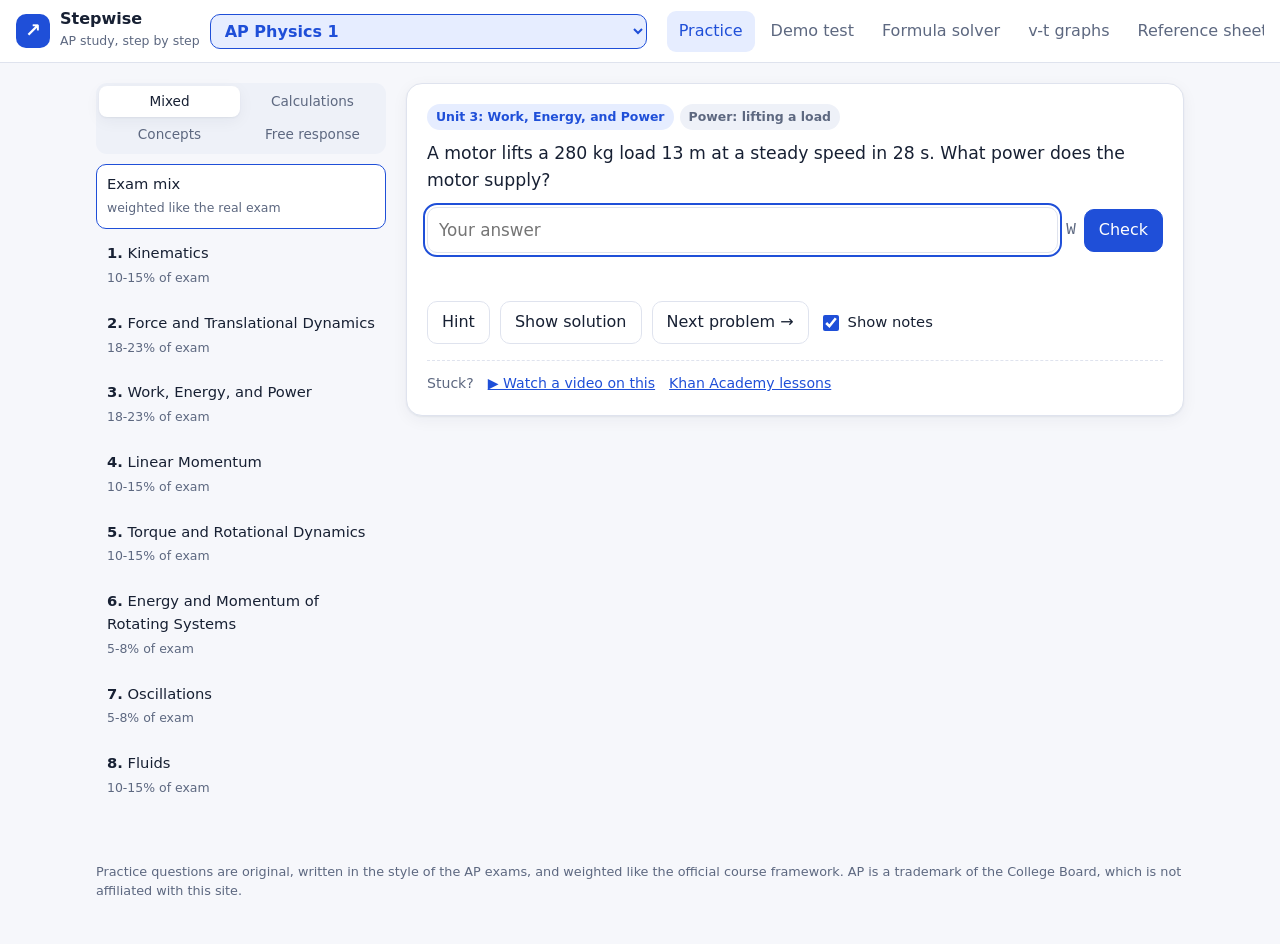
==== index.html @ 65d67abe "Add world languages, Latin, Spanish Lit, Music Theory, Seminar, Research and Art and Design All 41 A" ====
<!doctype html>
<html lang="en">
<head>
  <meta charset="utf-8">
  <meta name="viewport" content="width=device-width, initial-scale=1">
  <title>Stepwise</title>
  <meta name="description" content="AP practice with step-by-step worked solutions, free-response grading, demo tests with a predicted score, formula solvers and reference sheets.">
  <link rel="icon" href="favicon.svg" type="image/svg+xml">
  <link rel="stylesheet" href="style.css">
  <script src="js/fmt.js" defer></script>
  <script src="js/courses.js" defer></script>
  <script src="js/problems-ap1.js" defer></script>
  <script src="js/problems-ap2.js" defer></script>
  <script src="js/equations.js" defer></script>
  <script src="js/mcq.js" defer></script>
  <script src="js/content/phys-frq.js" defer></script>
  <script src="js/content/calc.js" defer></script>
  <script src="js/content/chem.js" defer></script>
  <script src="js/content/bio.js" defer></script>
  <script src="js/content/apes.js" defer></script>
  <script src="js/content/csp.js" defer></script>
  <script src="js/content/csa.js" defer></script>
  <script src="js/content/lang.js" defer></script>
  <script src="js/content/history.js" defer></script>
  <script src="js/content/stats.js" defer></script>
  <script src="js/content/precalc.js" defer></script>
  <script src="js/content/physc.js" defer></script>
  <script src="js/content/econ.js" defer></script>
  <script src="js/content/social.js" defer></script>
  <script src="js/content/history2.js" defer></script>
  <script src="js/content/lit-art.js" defer></script>
  <script src="js/content/languages.js" defer></script>
  <script src="js/content/arts.js" defer></script>
  <script src="js/app.js" defer></script>
</head>
<body>
  <header class="top">
    <div class="brand">
      <span class="logo" aria-hidden="true">&#8599;</span>
      <div>
        <strong>Stepwise</strong>
        <small>AP study, step by step</small>
      </div>
      <label class="course-pick"><span class="sr">Course</span><select id="course-pick" aria-label="Course"></select></label>
    </div>
    <nav class="tabs" role="tablist" aria-label="Sections">
      <button role="tab" data-tab="practice" aria-selected="true">Practice</button>
      <button role="tab" data-tab="test" id="tab-btn-test">Demo test</button>
      <button role="tab" data-tab="solver" id="tab-btn-solver">Formula solver</button>
      <button role="tab" data-tab="graph" id="tab-btn-graph">v-t graphs</button>
      <button role="tab" data-tab="ref">Reference sheet</button>
      <button role="tab" data-tab="progress">My progress</button>
      <button role="tab" data-tab="sheet">Worksheet</button>
    </nav>
  </header>

  <main>
    <!-- Practice -->
    <section id="tab-practice" class="tab" role="tabpanel">
      <aside class="side">
        <div class="seg small wrap" role="group" aria-label="Question type" id="kinds"></div>
        <ul id="unit-list" class="units"></ul>
      </aside>
      <div class="main-col">
        <article id="problem" class="card problem" aria-live="polite"></article>
      </div>
    </section>

    <!-- Demo test -->
    <section id="tab-test" class="tab" role="tabpanel" hidden>
      <div id="test-root" class="narrow"></div>
    </section>

    <!-- Solver -->
    <section id="tab-solver" class="tab" role="tabpanel" hidden>
      <div class="narrow">
        <div class="card">
          <h2>Formula solver</h2>
          <p class="muted">Pick an equation, fill in what you know, choose what to solve for. You get the work written out in your class format.</p>
          <label class="field">
            <span>Search equations</span>
            <input id="eq-search" type="search" placeholder="e.g. momentum, Snell, Vy, pendulum" autocomplete="off">
          </label>
          <label class="field">
            <span>Equation</span>
            <select id="eq-select"></select>
          </label>
          <div id="eq-form"></div>
        </div>
        <div id="eq-out"></div>
      </div>
    </section>

    <!-- v-t grapher -->
    <section id="tab-graph" class="tab" role="tabpanel" hidden>
      <div class="narrow">
        <div class="card">
          <h2>Velocity vs. time graphs</h2>
          <p class="muted">Type the corner points of the v-t graph, one per line as <code>time, velocity</code>. You get the x-t, v-t and a-t graphs, plus displacement and distance worked out.</p>
          <div class="graph-input">
            <label class="field">
              <span>Points (t in s, v in m/s)</span>
              <textarea id="vt-points" rows="5" spellcheck="false">0, -4
4, 0
6, 2</textarea>
            </label>
            <label class="field">
              <span>Name</span>
              <input id="vt-name" value="Car 1">
            </label>
          </div>
          <button id="vt-go" class="btn primary">Graph it</button>
        </div>
        <div id="vt-out"></div>
      </div>
    </section>

    <!-- Reference sheet -->
    <section id="tab-ref" class="tab" role="tabpanel" hidden>
      <div id="ref-root" class="narrow"></div>
    </section>

    <!-- Progress -->
    <section id="tab-progress" class="tab" role="tabpanel" hidden>
      <div id="progress-root" class="narrow"></div>
    </section>

    <!-- Worksheet -->
    <section id="tab-sheet" class="tab" role="tabpanel" hidden>
      <div class="narrow">
        <div class="card no-print">
          <h2>Worksheet maker</h2>
          <p class="muted">Pick units from the current course and make a practice set with an answer key.</p>
          <div id="sheet-units" class="checks"></div>
          <div class="row">
            <label class="field inline"><span>Problems</span>
              <select id="sheet-count"><option>5</option><option selected>10</option><option>15</option><option>20</option></select>
            </label>
            <label class="check"><input type="checkbox" id="sheet-key" checked> Answer key with worked solutions</label>
            <label class="check"><input type="checkbox" id="sheet-notes"> Annotated (Note: lines)</label>
          </div>
          <div class="row">
            <button id="sheet-go" class="btn primary">Make worksheet</button>
            <button id="sheet-print" class="btn" hidden>Print</button>
          </div>
        </div>
        <div id="sheet-out" class="sheet"></div>
      </div>
    </section>
  </main>

  <footer class="foot no-print">
    <p>Practice questions are original, written in the style of the AP exams, and weighted like the official course framework. AP is a trademark of the College Board, which is not affiliated with this site.</p>
  </footer>

  <div id="toast" class="toast" role="status" aria-live="polite"></div>
</body>
</html>
---- style.css ----
:root {
  --bg: #f6f7fb;
  --surface: #ffffff;
  --surface-2: #eef1f8;
  --border: #dfe3ee;
  --text: #172033;
  --muted: #5d6880;
  --accent: #1f4fd8;
  --accent-soft: #e6edff;
  --on-accent: #ffffff;
  --good: #128a4a;
  --good-soft: #e3f6ea;
  --bad: #c62f3b;
  --bad-soft: #fde8ea;
  --mid: #d18a00;
  --shadow: 0 1px 2px rgb(20 30 60 / 0.06), 0 4px 16px rgb(20 30 60 / 0.05);
  --mono: ui-monospace, SFMono-Regular, Menlo, Consolas, monospace;
  color-scheme: light;
}

@media (prefers-color-scheme: dark) {
  :root:not([data-theme="light"]) {
    --bg: #0e121a;
    --surface: #161c27;
    --surface-2: #1d2533;
    --border: #2a3344;
    --text: #e6eaf2;
    --muted: #93a0b8;
    --accent: #7aa2ff;
    --accent-soft: #1c2a4d;
    --on-accent: #0e121a;
    --good: #45c97f;
    --good-soft: #143322;
    --bad: #ff6b76;
    --bad-soft: #3b1a1e;
    --mid: #f0b44a;
    --shadow: none;
    color-scheme: dark;
  }
}

:root[data-theme="dark"] {
  --bg: #0e121a;
  --surface: #161c27;
  --surface-2: #1d2533;
  --border: #2a3344;
  --text: #e6eaf2;
  --muted: #93a0b8;
  --accent: #7aa2ff;
  --accent-soft: #1c2a4d;
  --on-accent: #0e121a;
  --good: #45c97f;
  --good-soft: #143322;
  --bad: #ff6b76;
  --bad-soft: #3b1a1e;
  --mid: #f0b44a;
  --shadow: none;
  color-scheme: dark;
}

* { box-sizing: border-box; }
body {
  margin: 0;
  background: var(--bg);
  color: var(--text);
  font: 16px/1.55 ui-sans-serif, system-ui, -apple-system, "Segoe UI", Roboto, sans-serif;
}
button, input, select, textarea { font: inherit; color: inherit; }
a { color: var(--accent); }
code { font-family: var(--mono); font-size: 0.9em; background: var(--surface-2); padding: 1px 5px; border-radius: 5px; }
h2 { margin: 0 0 6px; font-size: 1.35rem; }
h3 { margin: 0 0 10px; font-size: 1.1rem; }
h4 { margin: 14px 0 6px; font-size: 0.95rem; }
.muted { color: var(--muted); }
.small { font-size: 0.875rem; }
:focus-visible { outline: 2px solid var(--accent); outline-offset: 2px; }

/* ---------- header ---------- */
.top {
  position: sticky;
  top: env(safe-area-inset-top, 0px);
  z-index: 10;
  display: flex;
  align-items: center;
  gap: 20px;
  padding-block: 10px;
  padding-left: max(16px, env(safe-area-inset-left, 0px));
  padding-right: max(16px, env(safe-area-inset-right, 0px));
  background: color-mix(in srgb, var(--surface) 92%, transparent);
  backdrop-filter: blur(8px);
  border-bottom: 1px solid var(--border);
}
.brand { display: flex; align-items: center; gap: 10px; flex: none; }
.sr { position: absolute; width: 1px; height: 1px; overflow: hidden; clip: rect(0 0 0 0); }
.course-pick select { font-weight: 600; padding: 6px 10px; border-color: var(--accent); color: var(--accent); background: var(--accent-soft); }
.brand strong { display: block; line-height: 1.1; }
.brand small { color: var(--muted); font-size: 0.78rem; white-space: nowrap; }
.logo {
  display: grid; place-items: center;
  width: 34px; height: 34px; border-radius: 10px;
  background: var(--accent); color: var(--on-accent); font-weight: 700; font-size: 1.2rem;
}
.tabs { display: flex; gap: 4px; overflow-x: auto; scrollbar-width: none; min-width: 0; }
.tabs::-webkit-scrollbar { display: none; }
.tabs button {
  flex: none;
  padding: 8px 12px;
  border: 0;
  border-radius: 9px;
  background: none;
  color: var(--muted);
  font-weight: 500;
  cursor: pointer;
  white-space: nowrap;
}
.tabs button:hover { background: var(--surface-2); color: var(--text); }
.tabs button[aria-selected="true"] { background: var(--accent-soft); color: var(--accent); }

main {
  max-width: 1120px; margin: 0 auto; padding-block: 20px 40px;
  padding-left: max(16px, env(safe-area-inset-left, 0px));
  padding-right: max(16px, env(safe-area-inset-right, 0px));
}
body::before { content: ""; position: fixed; inset: 0 0 auto; height: env(safe-area-inset-top, 0px); z-index: 10; background: var(--surface); }
.narrow { max-width: 780px; margin: 0 auto; }

/* ---------- cards, buttons ---------- */
.card {
  background: var(--surface);
  border: 1px solid var(--border);
  border-radius: 16px;
  padding: 20px;
  margin-bottom: 16px;
  box-shadow: var(--shadow);
}
.btn {
  display: inline-flex; align-items: center; gap: 6px;
  padding: 8px 14px;
  border: 1px solid var(--border);
  border-radius: 10px;
  background: var(--surface);
  cursor: pointer;
  text-decoration: none;
  color: var(--text);
  font-weight: 500;
}
.btn:hover:not(:disabled) { border-color: var(--muted); }
.btn:disabled { opacity: 0.45; cursor: default; }
.btn.primary { background: var(--accent); border-color: var(--accent); color: var(--on-accent); }
.btn.small { padding: 4px 10px; font-size: 0.85rem; }
.btn.big { padding: 12px 22px; font-size: 1.05rem; margin-top: 8px; }
.btn.danger { color: var(--bad); }
.link { border: 0; background: none; padding: 0; color: var(--accent); cursor: pointer; text-decoration: underline; }
.row { display: flex; flex-wrap: wrap; align-items: center; gap: 10px; margin-top: 14px; }
.row.spread { justify-content: space-between; }

.seg { display: flex; background: var(--surface-2); border-radius: 11px; padding: 3px; gap: 2px; }
.seg button {
  flex: 1; border: 0; background: none; padding: 7px 10px; border-radius: 8px;
  cursor: pointer; color: var(--muted); font-weight: 500; white-space: nowrap;
}
.seg button[aria-pressed="true"] { background: var(--surface); color: var(--text); box-shadow: var(--shadow); }
.seg.small button { font-size: 0.85rem; padding: 5px 8px; }
.seg.wrap { flex-wrap: wrap; }
.seg.wrap button { flex: 1 1 40%; }

.field { display: flex; flex-direction: column; gap: 4px; margin: 10px 0; }
.field > span { font-size: 0.85rem; font-weight: 600; color: var(--muted); }
.field.inline { margin: 0; }
input:not([type=checkbox]):not([type=radio]), select, textarea {
  padding: 9px 11px;
  border: 1px solid var(--border);
  border-radius: 10px;
  background: var(--surface);
  min-width: 0;
}
textarea { font-family: var(--mono); resize: vertical; }
.check { display: inline-flex; align-items: center; gap: 6px; font-size: 0.92rem; cursor: pointer; }
.check input { accent-color: var(--accent); width: 16px; height: 16px; }

/* ---------- practice ---------- */
#tab-practice:not([hidden]) { display: grid; grid-template-columns: 290px minmax(0, 1fr); gap: 20px; align-items: start; }
.side, .main-col { min-width: 0; }
.side { display: flex; flex-direction: column; gap: 10px; position: sticky; top: 76px; }
.units { list-style: none; margin: 0; padding: 0; display: flex; flex-direction: column; gap: 4px; }
.units button {
  position: relative;
  width: 100%;
  text-align: left;
  border: 1px solid transparent;
  background: none;
  padding: 8px 10px;
  border-radius: 10px;
  cursor: pointer;
}
.units button:hover { background: var(--surface); border-color: var(--border); }
.units button.on { background: var(--surface); border-color: var(--accent); }
.units span { display: block; font-size: 0.92rem; }
.units small { color: var(--muted); font-size: 0.78rem; }
.units .bar { display: block; height: 3px; margin-top: 5px; background: var(--surface-2); border-radius: 3px; overflow: hidden; }
.units .bar i { display: block; height: 100%; background: var(--good); }

.tags { display: flex; flex-wrap: wrap; gap: 6px; margin-bottom: 10px; }
.tag { font-size: 0.78rem; padding: 3px 9px; border-radius: 99px; background: var(--accent-soft); color: var(--accent); font-weight: 600; }
.tag.ghost { background: var(--surface-2); color: var(--muted); }
.q { font-size: 1.08rem; margin: 6px 0 14px; }

.answer { display: flex; gap: 8px; align-items: center; flex-wrap: wrap; }
.answer input { flex: 1 1 180px; font-size: 1.05rem; }
.answer .unit { font-family: var(--mono); color: var(--muted); }
.feedback { min-height: 1.5em; margin: 10px 0 0; font-weight: 600; }
.feedback.good, .good { color: var(--good); }
.feedback.bad, .bad { color: var(--bad); }

.work {
  font-family: var(--mono);
  font-size: 0.92rem;
  line-height: 1.6;
  background: var(--surface-2);
  border-radius: 12px;
  padding: 14px 16px;
  margin: 8px 0 0;
  overflow-x: auto;
  white-space: pre-wrap;
}
.work em { color: var(--muted); }
.hint, .solution { margin-top: 14px; }
.passage { margin: 0 0 14px; padding: 12px 16px; border-left: 3px solid var(--accent); background: var(--surface-2); border-radius: 8px; font-family: Georgia, "Iowan Old Style", serif; line-height: 1.6; max-height: 420px; overflow-y: auto; }
.passage p { margin: 6px 0; }
.code { font-family: var(--mono); font-size: 0.9rem; line-height: 1.5; background: var(--surface-2); border-left: 3px solid var(--accent); border-radius: 8px; padding: 12px 14px; margin: 0 0 14px; overflow-x: auto; white-space: pre; }
.sol-head { display: flex; justify-content: space-between; align-items: center; gap: 10px; }
.sol-head h3, .sol-head h2 { margin: 0; }
.why { background: var(--surface-2); padding: 12px 14px; border-radius: 12px; margin: 0; }

.help {
  display: flex; flex-wrap: wrap; align-items: center; gap: 6px 14px;
  margin-top: 16px; padding-top: 12px; border-top: 1px dashed var(--border);
  font-size: 0.88rem;
}
.help span { color: var(--muted); }

.choices { display: flex; flex-direction: column; gap: 8px; }
.choice {
  display: flex; gap: 12px; align-items: baseline;
  text-align: left;
  padding: 11px 14px;
  border: 1px solid var(--border);
  border-radius: 12px;
  background: var(--surface);
  cursor: pointer;
}
.choice b { color: var(--muted); flex: none; }
.choice:hover:not(:disabled) { border-color: var(--accent); }
.choice.picked { border-color: var(--accent); background: var(--accent-soft); }
.choice.right { border-color: var(--good); background: var(--good-soft); }
.choice.wrong { border-color: var(--bad); background: var(--bad-soft); }
.choice:disabled { cursor: default; }

/* ---------- free response ---------- */
.frq-title { margin: 4px 0 8px; }
.frq-prompt { background: var(--surface-2); border-radius: 12px; padding: 4px 16px; }
.frq-prompt p { margin: 8px 0; }
#frq-answer { min-height: 200px; font-family: var(--mono); font-size: 0.92rem; }
.grading { display: flex; align-items: center; gap: 10px; margin-top: 14px; color: var(--muted); }
.spinner { width: 16px; height: 16px; border-radius: 50%; border: 2px solid var(--border); border-top-color: var(--accent); animation: spin 0.8s linear infinite; }
@keyframes spin { to { transform: rotate(360deg); } }
.grade-card { margin-top: 14px; border: 1px solid var(--border); border-radius: 14px; padding: 14px 16px; }
.grade-score { display: flex; align-items: baseline; gap: 6px; }
.grade-score b { font-size: 2.2rem; line-height: 1; }
.grade-score span { color: var(--muted); }
.rubric { list-style: none; padding: 0; margin: 12px 0; display: flex; flex-direction: column; gap: 8px; }
.rubric li { display: flex; gap: 10px; align-items: flex-start; padding: 8px 10px; border-radius: 10px; background: var(--surface-2); }
.rubric li small { display: block; color: var(--muted); margin-top: 2px; }
.rubric .pts { flex: none; font-variant-numeric: tabular-nums; font-weight: 700; min-width: 2.6em; }
.rubric li.got { background: var(--good-soft); }
.rubric li.got .pts { color: var(--good); }
.rubric li.part .pts { color: var(--mid); }
.rubric li.miss { background: var(--bad-soft); }
.rubric li.miss .pts { color: var(--bad); }
.rubric.self li { background: none; padding: 4px 0; }
.self-total { font-weight: 600; }
details summary { cursor: pointer; font-weight: 600; margin-top: 10px; }

/* ---------- periodic table ---------- */
.ptable-wrap { overflow-x: auto; margin-bottom: 18px; }
.ptable { display: grid; grid-template-columns: repeat(18, minmax(38px, 1fr)); gap: 3px; min-width: 700px; }
.el { border: 1px solid var(--border); border-radius: 6px; padding: 3px 4px; background: var(--surface-2); display: flex; flex-direction: column; line-height: 1.15; }
.el small { font-size: 0.6rem; color: var(--muted); }
.el b { font-size: 0.95rem; }
.el span { font-size: 0.6rem; font-variant-numeric: tabular-nums; }

/* ---------- test ---------- */
.info { background: var(--surface-2); border-radius: 12px; padding: 4px 14px; margin-top: 14px; }
.test-top { display: flex; justify-content: space-between; color: var(--muted); font-size: 0.9rem; }
.clock { font-variant-numeric: tabular-nums; }
.clock.over { color: var(--bad); }
.progress { height: 5px; background: var(--surface-2); border-radius: 5px; margin: 8px 0 14px; overflow: hidden; }
.progress i { display: block; height: 100%; background: var(--accent); transition: width 0.3s; }
.dots { display: flex; flex-wrap: wrap; gap: 4px; justify-content: center; flex: 1; }
.dot { width: 12px; height: 12px; border-radius: 50%; border: 1px solid var(--border); background: var(--surface-2); padding: 0; cursor: pointer; }
.dot.done { background: var(--accent); border-color: var(--accent); }
.dot.here { outline: 2px solid var(--text); outline-offset: 1px; }

.result { display: flex; gap: 24px; align-items: center; flex-wrap: wrap; }
.result > div:last-child { flex: 1 1 300px; }
.score-big {
  display: flex; flex-direction: column; align-items: center; justify-content: center; text-align: center;
  width: 140px; height: 140px; border-radius: 50%; flex: none;
  border: 8px solid var(--accent);
}
.score-big .num { font-size: 3.2rem; font-weight: 800; line-height: 1; }
.score-big .lbl { font-size: 0.7rem; line-height: 1.2; color: var(--muted); max-width: 80px; margin-top: 4px; }
.score-big.s5, .score-big.s4 { border-color: var(--good); }
.score-big.s3 { border-color: var(--mid); }
.score-big.s2, .score-big.s1 { border-color: var(--bad); }

.bars { display: flex; flex-direction: column; gap: 8px; }
.bar-row { display: grid; grid-template-columns: minmax(0, 1.4fr) minmax(80px, 2fr) auto; gap: 10px; align-items: center; font-size: 0.9rem; }
.bar-row .name { overflow: hidden; text-overflow: ellipsis; white-space: nowrap; }
.track { height: 10px; background: var(--surface-2); border-radius: 10px; overflow: hidden; }
.track i { display: block; height: 100%; border-radius: 10px; }
.track i.hi { background: var(--good); }
.track i.mid { background: var(--mid); }
.track i.lo { background: var(--bad); }
.val { font-variant-numeric: tabular-nums; white-space: nowrap; }
.val small { color: var(--muted); }

.sw { display: grid; grid-template-columns: 1fr 1fr; gap: 12px; margin-top: 16px; }
.sw > div { border-radius: 12px; padding: 4px 14px 10px; }
.sw .strong { background: var(--good-soft); }
.sw .weak { background: var(--bad-soft); }
.sw h4 { margin-top: 10px; }
.sw ul { margin: 0; padding-left: 18px; }
.sw li { margin: 4px 0; }
.sw li .btn { margin-left: 6px; }

.review { border: 1px solid var(--border); border-radius: 12px; padding: 10px 14px; margin-bottom: 8px; }
.review summary { cursor: pointer; }
.review .mark { font-weight: 800; margin-right: 4px; }
.review.ok .mark { color: var(--good); }
.review.miss .mark { color: var(--bad); }

/* ---------- solver ---------- */
.eq-big { font-family: var(--mono); font-size: 1.15rem; background: var(--accent-soft); color: var(--accent); padding: 10px 14px; border-radius: 12px; overflow-x: auto; }
.vars { display: flex; flex-direction: column; gap: 8px; }
.var { display: grid; grid-template-columns: auto minmax(0, 1fr) minmax(100px, 160px) 90px; gap: 10px; align-items: center; padding: 6px 8px; border-radius: 10px; }
.var.unknown { background: var(--accent-soft); }
.var.unknown input { opacity: 0.5; }
.var small { color: var(--muted); }
.var .unit { font-family: var(--mono); font-size: 0.85rem; color: var(--muted); }
.radio { display: flex; flex-direction: column; align-items: center; font-size: 0.68rem; color: var(--muted); cursor: pointer; }
.radio input { accent-color: var(--accent); }
.vars .btn { align-self: flex-start; margin-top: 6px; }

/* ---------- graphs ---------- */
.graph-input { display: grid; grid-template-columns: 1fr 180px; gap: 12px; }
.plots { display: grid; grid-template-columns: repeat(auto-fit, minmax(220px, 1fr)); gap: 12px; }
.plot { margin: 0; }
.plot figcaption { font-size: 0.85rem; font-weight: 600; margin-bottom: 4px; }
.plot svg { width: 100%; height: auto; display: block; }
.plot .g { stroke: var(--border); stroke-width: 1; }
.plot .axis { stroke: var(--muted); stroke-width: 1.5; }
.plot path { fill: none; stroke: var(--accent); stroke-width: 2.5; stroke-linejoin: round; }
.plot text { font-size: 10px; fill: var(--muted); font-family: var(--mono); }

/* ---------- reference ---------- */
.ref table { border-collapse: collapse; width: 100%; }
.ref td { padding: 4px 8px 4px 0; vertical-align: top; font-size: 0.9rem; border-bottom: 1px solid var(--border); }
.eqn { font-family: var(--mono); white-space: nowrap; }
.consts { margin-bottom: 18px; }
.ref-grid { display: grid; grid-template-columns: repeat(auto-fit, minmax(330px, 1fr)); gap: 4px 24px; }
.ref-unit { break-inside: avoid; min-width: 0; }
.ref .eqn { white-space: normal; overflow-wrap: anywhere; }
.course-h { margin-top: 24px; padding-top: 12px; border-top: 2px solid var(--accent); color: var(--accent); }
.tight { margin: 0 0 12px; padding-left: 20px; font-size: 0.92rem; }

/* ---------- progress ---------- */
.hist { width: 100%; border-collapse: collapse; font-size: 0.9rem; }
.hist th, .hist td { text-align: left; padding: 6px 8px; border-bottom: 1px solid var(--border); }
.trend { width: 100%; max-width: 420px; margin-top: 14px; }
.trend polyline { fill: none; stroke: var(--accent); stroke-width: 2.5; }
.trend circle { fill: var(--accent); }

/* ---------- worksheet ---------- */
.checks { display: grid; grid-template-columns: 1fr 1fr; gap: 12px; }
.checks fieldset { border: 1px solid var(--border); border-radius: 12px; display: flex; flex-direction: column; gap: 4px; }
.checks legend { font-weight: 600; padding: 0 6px; }
.sheet .page { background: var(--surface); border: 1px solid var(--border); border-radius: 16px; padding: 28px; margin-bottom: 16px; }
.sheet-q li { margin-bottom: 14px; }
.sheet-q .space { height: 150px; }
.nums { columns: 2; }

.foot { max-width: 1120px; margin: 0 auto; padding-block: 0 30px;
  padding-left: max(16px, env(safe-area-inset-left, 0px)); padding-right: max(16px, env(safe-area-inset-right, 0px)); color: var(--muted); font-size: 0.8rem; }

.toast {
  position: fixed; left: 50%; bottom: 24px;
  transform: translate(-50%, 12px);
  padding: 9px 16px; border-radius: 10px;
  background: var(--text); color: var(--bg);
  margin-bottom: env(safe-area-inset-bottom, 0px);
  opacity: 0; transition: 0.2s; pointer-events: none; z-index: 20;
}
.toast.show { opacity: 1; transform: translate(-50%, 0); }

/* ---------- small screens ---------- */
@media (max-width: 820px) {
  .top { flex-direction: column; align-items: stretch; gap: 8px; }
  #tab-practice:not([hidden]) { grid-template-columns: minmax(0, 1fr); }
  .side { position: static; }
  .units { flex-direction: row; overflow-x: auto; padding-bottom: 4px; }
  .units li { flex: none; width: 210px; }
  .units button { height: 100%; background: var(--surface); border-color: var(--border); }
  .sw, .checks, .graph-input { grid-template-columns: 1fr; }
  .var { grid-template-columns: auto 1fr; }
  .var input:not([type=radio]) { grid-column: 2; }
  .var .unit { grid-column: 2; margin-top: -6px; }
  .bar-row { grid-template-columns: 1fr auto; }
  .bar-row .track { grid-column: 1 / -1; grid-row: 2; }
}

/* ---------- print ---------- */
@media print {
  :root { --bg: #fff; --surface: #fff; --surface-2: #f3f3f3; --text: #000; --muted: #444; --border: #ccc; }
  .top, .foot, .no-print, .help, #toast { display: none !important; }
  main { padding: 0; max-width: none; }
  .card, .sheet .page { border: 0; box-shadow: none; padding: 0; }
  .sheet .page.key { break-before: page; }
  .sheet-q .space { height: 200px; }
  .work { background: none; padding: 0; font-family: "Times New Roman", serif; font-size: 13pt; }
  .work em { font-style: italic; }
}
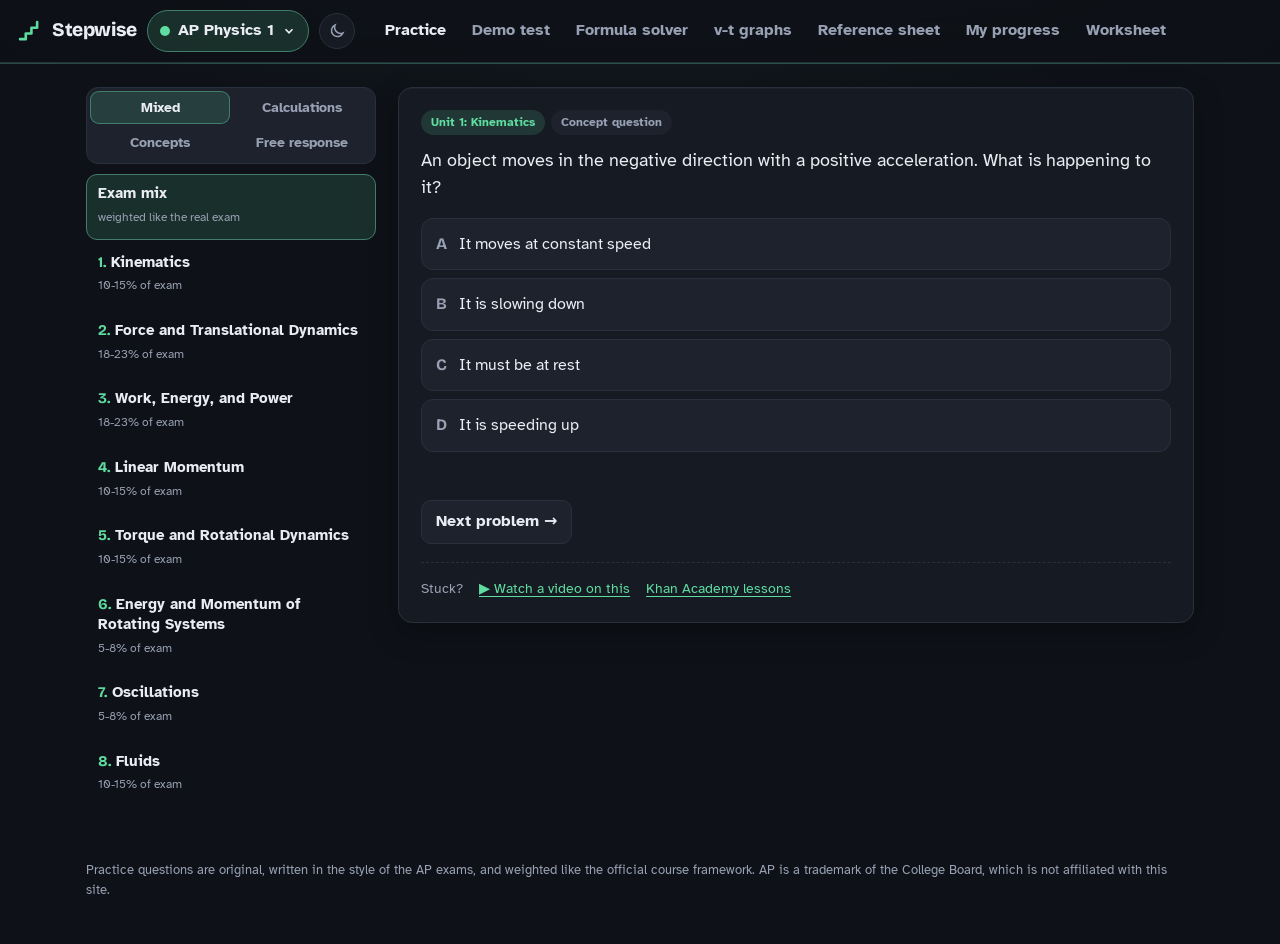
==== commit 2c3d3df4: "Redesign: dark focus mode with subject colors Dark by default with a light-mode toggle, an accent co" ====
--- a/index.html
+++ b/index.html
@@ -6,6 +6,9 @@
   <title>Stepwise</title>
   <meta name="description" content="AP practice with step-by-step worked solutions, free-response grading, demo tests with a predicted score, formula solvers and reference sheets.">
   <link rel="icon" href="favicon.svg" type="image/svg+xml">
+  <link rel="preconnect" href="https://fonts.googleapis.com">
+  <link rel="preconnect" href="https://fonts.gstatic.com" crossorigin>
+  <link rel="stylesheet" href="https://fonts.googleapis.com/css2?family=Atkinson+Hyperlegible:ital,wght@0,400;0,700;1,400&family=Bricolage+Grotesque:opsz,wght@12..96,600;12..96,800&family=JetBrains+Mono:wght@400;600&display=swap">
   <link rel="stylesheet" href="style.css">
   <script src="js/fmt.js" defer></script>
   <script src="js/courses.js" defer></script>
@@ -36,12 +39,17 @@
 <body>
   <header class="top">
     <div class="brand">
-      <span class="logo" aria-hidden="true">&#8599;</span>
-      <div>
-        <strong>Stepwise</strong>
-        <small>AP study, step by step</small>
-      </div>
-      <label class="course-pick"><span class="sr">Course</span><select id="course-pick" aria-label="Course"></select></label>
+      <svg class="logo" viewBox="0 0 32 32" aria-hidden="true"><path d="M5 26h7v-7h7v-7h7V5"/></svg>
+      <strong>Stepwise</strong>
+      <button type="button" class="switch-btn" id="switch-btn" aria-haspopup="dialog">
+        <i class="dot-subject" aria-hidden="true"></i><span id="switch-name">Course</span>
+        <svg viewBox="0 0 16 16" aria-hidden="true"><path d="M4 6l4 4 4-4"/></svg>
+      </button>
+      <label class="sr"><span>Course</span><select id="course-pick" aria-label="Course" tabindex="-1"></select></label>
+      <button type="button" class="theme-btn" id="theme-btn" aria-label="Switch to light mode" title="Light / dark">
+        <svg class="i-moon" viewBox="0 0 24 24" aria-hidden="true"><path d="M20 14.5A8 8 0 0 1 9.5 4 8 8 0 1 0 20 14.5z"/></svg>
+        <svg class="i-sun" viewBox="0 0 24 24" aria-hidden="true"><circle cx="12" cy="12" r="4"/><path d="M12 2v2M12 20v2M2 12h2M20 12h2M4.9 4.9l1.4 1.4M17.7 17.7l1.4 1.4M4.9 19.1l1.4-1.4M17.7 6.3l1.4-1.4"/></svg>
+      </button>
     </div>
     <nav class="tabs" role="tablist" aria-label="Sections">
       <button role="tab" data-tab="practice" aria-selected="true">Practice</button>
@@ -153,6 +161,12 @@
     <p>Practice questions are original, written in the style of the AP exams, and weighted like the official course framework. AP is a trademark of the College Board, which is not affiliated with this site.</p>
   </footer>
 
+  <dialog id="switcher" class="switcher" aria-labelledby="switcher-title">
+    <div class="switcher-head"><h2 id="switcher-title">Choose a course</h2><button type="button" class="btn small" id="switcher-close">Close</button></div>
+    <input type="search" id="switcher-search" placeholder="Search 41 AP courses" autocomplete="off" aria-label="Search courses">
+    <div id="switcher-list"></div>
+  </dialog>
+
   <div id="toast" class="toast" role="status" aria-live="polite"></div>
 </body>
 </html>
--- a/style.css
+++ b/style.css
@@ -1,79 +1,90 @@
+/* Stepwise design: "focus desk".
+   Layout: a calm dark workspace with one card in focus; the current course's
+   subject color is the only accent (science green, math blue, history amber,
+   English plum, languages teal, arts coral, capstone violet).
+   Dark is the default; light mode is an explicit choice. */
 :root {
-  --bg: #f6f7fb;
+  --bg: #0e1117;
+  --surface: #161a23;
+  --surface-2: #1d222d;
+  --surface-3: #252b38;
+  --border: #29303d;
+  --text: #e9ecf3;
+  --muted: #98a1b3;
+  --accent: #5fdca0;
+  --on-accent: #0e1117;
+  --good: #4fd88b;
+  --bad: #ff7a7a;
+  --mid: #f3b84b;
+  --shadow: 0 1px 0 rgb(255 255 255 / 0.03) inset, 0 10px 30px rgb(0 0 0 / 0.25);
+  --font-display: "Bricolage Grotesque", "Avenir Next", "Segoe UI", system-ui, sans-serif;
+  --font-body: "Atkinson Hyperlegible", "Segoe UI", system-ui, -apple-system, sans-serif;
+  --mono: "JetBrains Mono", ui-monospace, SFMono-Regular, Menlo, Consolas, monospace;
+  --radius: 14px;
+  color-scheme: dark;
+}
+:root[data-theme="light"] {
+  --bg: #f4f5f8;
   --surface: #ffffff;
-  --surface-2: #eef1f8;
-  --border: #dfe3ee;
-  --text: #172033;
-  --muted: #5d6880;
-  --accent: #1f4fd8;
-  --accent-soft: #e6edff;
+  --surface-2: #eef0f5;
+  --surface-3: #e3e7ef;
+  --border: #dbe0e8;
+  --text: #141821;
+  --muted: #5a6376;
   --on-accent: #ffffff;
-  --good: #128a4a;
-  --good-soft: #e3f6ea;
-  --bad: #c62f3b;
-  --bad-soft: #fde8ea;
-  --mid: #d18a00;
-  --shadow: 0 1px 2px rgb(20 30 60 / 0.06), 0 4px 16px rgb(20 30 60 / 0.05);
-  --mono: ui-monospace, SFMono-Regular, Menlo, Consolas, monospace;
+  --good: #11804a;
+  --bad: #c92a36;
+  --mid: #a8650a;
+  --shadow: 0 1px 2px rgb(20 30 60 / 0.05), 0 8px 24px rgb(20 30 60 / 0.06);
   color-scheme: light;
 }
 
-@media (prefers-color-scheme: dark) {
-  :root:not([data-theme="light"]) {
-    --bg: #0e121a;
-    --surface: #161c27;
-    --surface-2: #1d2533;
-    --border: #2a3344;
-    --text: #e6eaf2;
-    --muted: #93a0b8;
-    --accent: #7aa2ff;
-    --accent-soft: #1c2a4d;
-    --on-accent: #0e121a;
-    --good: #45c97f;
-    --good-soft: #143322;
-    --bad: #ff6b76;
-    --bad-soft: #3b1a1e;
-    --mid: #f0b44a;
-    --shadow: none;
-    color-scheme: dark;
-  }
-}
-
-:root[data-theme="dark"] {
-  --bg: #0e121a;
-  --surface: #161c27;
-  --surface-2: #1d2533;
-  --border: #2a3344;
-  --text: #e6eaf2;
-  --muted: #93a0b8;
-  --accent: #7aa2ff;
-  --accent-soft: #1c2a4d;
-  --on-accent: #0e121a;
-  --good: #45c97f;
-  --good-soft: #143322;
-  --bad: #ff6b76;
-  --bad-soft: #3b1a1e;
-  --mid: #f0b44a;
-  --shadow: none;
-  color-scheme: dark;
+/* Subject accents (dark values, then light values) */
+:root[data-subject="science"] { --accent: #5fdca0; }
+:root[data-subject="math"] { --accent: #79acff; }
+:root[data-subject="history"] { --accent: #f5b545; }
+:root[data-subject="english"] { --accent: #cf9dff; }
+:root[data-subject="languages"] { --accent: #42d4c4; }
+:root[data-subject="arts"] { --accent: #ff8f8f; }
+:root[data-subject="capstone"] { --accent: #a8a9ff; }
+:root[data-theme="light"][data-subject="science"] { --accent: #0d7a4a; }
+:root[data-theme="light"][data-subject="math"] { --accent: #1f53d6; }
+:root[data-theme="light"][data-subject="history"] { --accent: #9c5300; }
+:root[data-theme="light"][data-subject="english"] { --accent: #7d2fc6; }
+:root[data-theme="light"][data-subject="languages"] { --accent: #0b6d64; }
+:root[data-theme="light"][data-subject="arts"] { --accent: #c0283b; }
+:root[data-theme="light"][data-subject="capstone"] { --accent: #4a45cc; }
+:root {
+  --accent-soft: color-mix(in srgb, var(--accent) 15%, transparent);
+  --accent-line: color-mix(in srgb, var(--accent) 45%, var(--border));
+  --good-soft: color-mix(in srgb, var(--good) 14%, transparent);
+  --bad-soft: color-mix(in srgb, var(--bad) 14%, transparent);
 }
 
 * { box-sizing: border-box; }
+html { background: var(--bg); }
 body {
   margin: 0;
-  background: var(--bg);
+  background:
+    radial-gradient(1200px 340px at 50% -120px, color-mix(in srgb, var(--accent) 12%, transparent), transparent 70%),
+    var(--bg);
+  background-repeat: no-repeat;
   color: var(--text);
-  font: 16px/1.55 ui-sans-serif, system-ui, -apple-system, "Segoe UI", Roboto, sans-serif;
+  font: 16px/1.6 var(--font-body);
+  -webkit-font-smoothing: antialiased;
+  transition: background-color 0.3s;
 }
 button, input, select, textarea { font: inherit; color: inherit; }
-a { color: var(--accent); }
-code { font-family: var(--mono); font-size: 0.9em; background: var(--surface-2); padding: 1px 5px; border-radius: 5px; }
-h2 { margin: 0 0 6px; font-size: 1.35rem; }
-h3 { margin: 0 0 10px; font-size: 1.1rem; }
-h4 { margin: 14px 0 6px; font-size: 0.95rem; }
+a { color: var(--accent); text-underline-offset: 3px; }
+code { font-family: var(--mono); font-size: 0.86em; background: var(--surface-2); padding: 1px 6px; border-radius: 6px; }
+h2, h3, h4 { font-family: var(--font-display); letter-spacing: -0.01em; text-wrap: balance; }
+h2 { margin: 0 0 6px; font-size: 1.45rem; font-weight: 800; }
+h3 { margin: 0 0 10px; font-size: 1.12rem; font-weight: 600; }
+h4 { margin: 14px 0 6px; font-size: 0.95rem; font-weight: 600; }
 .muted { color: var(--muted); }
 .small { font-size: 0.875rem; }
 :focus-visible { outline: 2px solid var(--accent); outline-offset: 2px; }
+::selection { background: var(--accent-soft); }
 
 /* ---------- header ---------- */
 .top {
@@ -82,54 +93,112 @@
   z-index: 10;
   display: flex;
   align-items: center;
-  gap: 20px;
+  gap: 18px;
   padding-block: 10px;
   padding-left: max(16px, env(safe-area-inset-left, 0px));
   padding-right: max(16px, env(safe-area-inset-right, 0px));
-  background: color-mix(in srgb, var(--surface) 92%, transparent);
-  backdrop-filter: blur(8px);
+  background: color-mix(in srgb, var(--bg) 82%, transparent);
+  backdrop-filter: blur(12px);
   border-bottom: 1px solid var(--border);
-}
+  box-shadow: 0 1px 0 color-mix(in srgb, var(--accent) 30%, transparent);
+}
+body::before { content: ""; position: fixed; inset: 0 0 auto; height: env(safe-area-inset-top, 0px); z-index: 10; background: var(--bg); }
 .brand { display: flex; align-items: center; gap: 10px; flex: none; }
-.sr { position: absolute; width: 1px; height: 1px; overflow: hidden; clip: rect(0 0 0 0); }
-.course-pick select { font-weight: 600; padding: 6px 10px; border-color: var(--accent); color: var(--accent); background: var(--accent-soft); }
-.brand strong { display: block; line-height: 1.1; }
-.brand small { color: var(--muted); font-size: 0.78rem; white-space: nowrap; }
-.logo {
+.brand strong { font-family: var(--font-display); font-weight: 800; font-size: 1.2rem; letter-spacing: -0.02em; }
+.logo { width: 26px; height: 26px; flex: none; fill: none; stroke: var(--accent); stroke-width: 3.2; stroke-linecap: round; stroke-linejoin: round; transition: stroke 0.3s; }
+.sr { position: absolute; width: 1px; height: 1px; overflow: hidden; clip: rect(0 0 0 0); white-space: nowrap; }
+.switch-btn {
+  display: inline-flex; align-items: center; gap: 8px;
+  max-width: 300px;
+  padding: 7px 12px;
+  border: 1px solid var(--accent-line);
+  border-radius: 999px;
+  background: var(--accent-soft);
+  color: var(--text);
+  font-weight: 700;
+  cursor: pointer;
+}
+.switch-btn span { overflow: hidden; text-overflow: ellipsis; white-space: nowrap; }
+.switch-btn svg { width: 14px; height: 14px; flex: none; fill: none; stroke: currentColor; stroke-width: 2; }
+.dot-subject { width: 10px; height: 10px; border-radius: 50%; background: var(--accent); flex: none; }
+.theme-btn {
   display: grid; place-items: center;
-  width: 34px; height: 34px; border-radius: 10px;
-  background: var(--accent); color: var(--on-accent); font-weight: 700; font-size: 1.2rem;
-}
-.tabs { display: flex; gap: 4px; overflow-x: auto; scrollbar-width: none; min-width: 0; }
+  width: 36px; height: 36px; flex: none;
+  border: 1px solid var(--border); border-radius: 50%;
+  background: var(--surface); cursor: pointer; color: var(--muted);
+}
+.theme-btn:hover { color: var(--text); }
+.theme-btn svg { width: 18px; height: 18px; fill: none; stroke: currentColor; stroke-width: 2; stroke-linecap: round; }
+.theme-btn .i-sun, :root[data-theme="light"] .theme-btn .i-moon { display: none; }
+:root[data-theme="light"] .theme-btn .i-sun { display: block; }
+.tabs { display: flex; gap: 2px; overflow-x: auto; scrollbar-width: none; min-width: 0; }
 .tabs::-webkit-scrollbar { display: none; }
 .tabs button {
+  position: relative;
   flex: none;
   padding: 8px 12px;
   border: 0;
-  border-radius: 9px;
   background: none;
   color: var(--muted);
-  font-weight: 500;
+  font-weight: 700;
   cursor: pointer;
   white-space: nowrap;
-}
-.tabs button:hover { background: var(--surface-2); color: var(--text); }
-.tabs button[aria-selected="true"] { background: var(--accent-soft); color: var(--accent); }
+  border-radius: 8px;
+}
+.tabs button:hover { color: var(--text); background: var(--surface-2); }
+.tabs button[aria-selected="true"] { color: var(--text); }
+.tabs button[aria-selected="true"]::after {
+  content: ""; position: absolute; left: 12px; right: 12px; bottom: -11px; height: 2px;
+  background: var(--accent); border-radius: 2px;
+}
 
 main {
-  max-width: 1120px; margin: 0 auto; padding-block: 20px 40px;
+  max-width: 1140px; margin: 0 auto; padding-block: 24px 40px;
   padding-left: max(16px, env(safe-area-inset-left, 0px));
   padding-right: max(16px, env(safe-area-inset-right, 0px));
 }
-body::before { content: ""; position: fixed; inset: 0 0 auto; height: env(safe-area-inset-top, 0px); z-index: 10; background: var(--surface); }
-.narrow { max-width: 780px; margin: 0 auto; }
+.narrow { max-width: 800px; margin: 0 auto; }
+
+/* ---------- course switcher ---------- */
+.switcher {
+  width: min(860px, calc(100% - 24px));
+  max-height: min(80vh, 760px);
+  padding: 20px;
+  border: 1px solid var(--border);
+  border-radius: 18px;
+  background: var(--surface);
+  color: var(--text);
+  box-shadow: 0 30px 80px rgb(0 0 0 / 0.45);
+}
+.switcher::backdrop { background: rgb(5 8 14 / 0.6); backdrop-filter: blur(4px); }
+.switcher-head { display: flex; justify-content: space-between; align-items: center; gap: 12px; margin-bottom: 12px; }
+.switcher-head h2 { margin: 0; }
+#switcher-search { width: 100%; margin-bottom: 14px; }
+.switch-group { margin-bottom: 16px; }
+.switch-group h4 { display: flex; align-items: center; gap: 8px; margin: 0 0 8px; color: var(--muted); font-size: 0.78rem; text-transform: uppercase; letter-spacing: 0.08em; }
+.switch-group h4 i { width: 10px; height: 10px; border-radius: 50%; }
+.switch-grid { display: grid; grid-template-columns: repeat(auto-fill, minmax(190px, 1fr)); gap: 6px; }
+.course-chip {
+  text-align: left;
+  padding: 9px 12px;
+  border: 1px solid var(--border);
+  border-radius: 10px;
+  background: var(--surface-2);
+  cursor: pointer;
+  font-weight: 700;
+  font-size: 0.92rem;
+  line-height: 1.3;
+}
+.course-chip:hover { border-color: var(--chip); }
+.course-chip.on { border-color: var(--chip); background: color-mix(in srgb, var(--chip) 16%, var(--surface-2)); }
+.course-chip small { display: block; font-weight: 400; color: var(--muted); font-size: 0.75rem; }
 
 /* ---------- cards, buttons ---------- */
 .card {
   background: var(--surface);
   border: 1px solid var(--border);
-  border-radius: 16px;
-  padding: 20px;
+  border-radius: var(--radius);
+  padding: 22px;
   margin-bottom: 16px;
   box-shadow: var(--shadow);
 }
@@ -138,15 +207,18 @@
   padding: 8px 14px;
   border: 1px solid var(--border);
   border-radius: 10px;
-  background: var(--surface);
+  background: var(--surface-2);
   cursor: pointer;
   text-decoration: none;
   color: var(--text);
-  font-weight: 500;
+  font-weight: 700;
+  transition: border-color 0.15s, background 0.15s, transform 0.1s;
 }
 .btn:hover:not(:disabled) { border-color: var(--muted); }
+.btn:active:not(:disabled) { transform: translateY(1px); }
 .btn:disabled { opacity: 0.45; cursor: default; }
 .btn.primary { background: var(--accent); border-color: var(--accent); color: var(--on-accent); }
+.btn.primary:hover:not(:disabled) { filter: brightness(1.08); border-color: var(--accent); }
 .btn.small { padding: 4px 10px; font-size: 0.85rem; }
 .btn.big { padding: 12px 22px; font-size: 1.05rem; margin-top: 8px; }
 .btn.danger { color: var(--bad); }
@@ -154,69 +226,74 @@
 .row { display: flex; flex-wrap: wrap; align-items: center; gap: 10px; margin-top: 14px; }
 .row.spread { justify-content: space-between; }
 
-.seg { display: flex; background: var(--surface-2); border-radius: 11px; padding: 3px; gap: 2px; }
+.seg { display: flex; background: var(--surface-2); border: 1px solid var(--border); border-radius: 12px; padding: 3px; gap: 2px; }
 .seg button {
-  flex: 1; border: 0; background: none; padding: 7px 10px; border-radius: 8px;
-  cursor: pointer; color: var(--muted); font-weight: 500; white-space: nowrap;
-}
-.seg button[aria-pressed="true"] { background: var(--surface); color: var(--text); box-shadow: var(--shadow); }
-.seg.small button { font-size: 0.85rem; padding: 5px 8px; }
+  flex: 1; border: 0; background: none; padding: 7px 10px; border-radius: 9px;
+  cursor: pointer; color: var(--muted); font-weight: 700; white-space: nowrap;
+}
+.seg button:hover { color: var(--text); }
+.seg button[aria-pressed="true"] { background: var(--accent-soft); color: var(--text); box-shadow: inset 0 0 0 1px var(--accent-line); }
+.seg.small button { font-size: 0.85rem; padding: 6px 8px; }
 .seg.wrap { flex-wrap: wrap; }
 .seg.wrap button { flex: 1 1 40%; }
 
-.field { display: flex; flex-direction: column; gap: 4px; margin: 10px 0; }
-.field > span { font-size: 0.85rem; font-weight: 600; color: var(--muted); }
+.field { display: flex; flex-direction: column; gap: 5px; margin: 10px 0; }
+.field > span { font-size: 0.78rem; font-weight: 700; color: var(--muted); text-transform: uppercase; letter-spacing: 0.06em; }
 .field.inline { margin: 0; }
 input:not([type=checkbox]):not([type=radio]), select, textarea {
-  padding: 9px 11px;
+  padding: 10px 12px;
   border: 1px solid var(--border);
   border-radius: 10px;
-  background: var(--surface);
+  background: var(--surface-2);
   min-width: 0;
-}
-textarea { font-family: var(--mono); resize: vertical; }
-.check { display: inline-flex; align-items: center; gap: 6px; font-size: 0.92rem; cursor: pointer; }
+  transition: border-color 0.15s;
+}
+input:not([type=checkbox]):not([type=radio]):focus, select:focus, textarea:focus { border-color: var(--accent); outline: none; box-shadow: 0 0 0 3px var(--accent-soft); }
+textarea { font-family: var(--mono); font-size: 0.92rem; resize: vertical; }
+.check { display: inline-flex; align-items: center; gap: 7px; font-size: 0.92rem; cursor: pointer; }
 .check input { accent-color: var(--accent); width: 16px; height: 16px; }
 
 /* ---------- practice ---------- */
-#tab-practice:not([hidden]) { display: grid; grid-template-columns: 290px minmax(0, 1fr); gap: 20px; align-items: start; }
+#tab-practice:not([hidden]) { display: grid; grid-template-columns: 290px minmax(0, 1fr); gap: 22px; align-items: start; }
 .side, .main-col { min-width: 0; }
-.side { display: flex; flex-direction: column; gap: 10px; position: sticky; top: 76px; }
-.units { list-style: none; margin: 0; padding: 0; display: flex; flex-direction: column; gap: 4px; }
+.side { display: flex; flex-direction: column; gap: 10px; position: sticky; top: 84px; max-height: calc(100vh - 100px); overflow-y: auto; scrollbar-width: thin; }
+.units { list-style: none; margin: 0; padding: 0; display: flex; flex-direction: column; gap: 3px; }
 .units button {
   position: relative;
   width: 100%;
   text-align: left;
   border: 1px solid transparent;
   background: none;
-  padding: 8px 10px;
-  border-radius: 10px;
+  padding: 9px 11px;
+  border-radius: 11px;
   cursor: pointer;
 }
 .units button:hover { background: var(--surface); border-color: var(--border); }
-.units button.on { background: var(--surface); border-color: var(--accent); }
-.units span { display: block; font-size: 0.92rem; }
-.units small { color: var(--muted); font-size: 0.78rem; }
-.units .bar { display: block; height: 3px; margin-top: 5px; background: var(--surface-2); border-radius: 3px; overflow: hidden; }
-.units .bar i { display: block; height: 100%; background: var(--good); }
-
-.tags { display: flex; flex-wrap: wrap; gap: 6px; margin-bottom: 10px; }
-.tag { font-size: 0.78rem; padding: 3px 9px; border-radius: 99px; background: var(--accent-soft); color: var(--accent); font-weight: 600; }
+.units button.on { background: var(--accent-soft); border-color: var(--accent-line); }
+.units span { display: block; font-size: 0.92rem; font-weight: 700; line-height: 1.35; }
+.units span b { color: var(--accent); font-family: var(--font-display); }
+.units small { color: var(--muted); font-size: 0.77rem; }
+.units .bar { display: block; height: 3px; margin-top: 6px; background: var(--surface-3); border-radius: 3px; overflow: hidden; }
+.units .bar i { display: block; height: 100%; background: var(--accent); }
+
+.tags { display: flex; flex-wrap: wrap; gap: 6px; margin-bottom: 12px; }
+.tag { font-size: 0.76rem; padding: 3px 10px; border-radius: 99px; background: var(--accent-soft); color: var(--accent); font-weight: 700; }
 .tag.ghost { background: var(--surface-2); color: var(--muted); }
-.q { font-size: 1.08rem; margin: 6px 0 14px; }
+.q { font-size: 1.1rem; margin: 6px 0 16px; line-height: 1.55; }
 
 .answer { display: flex; gap: 8px; align-items: center; flex-wrap: wrap; }
-.answer input { flex: 1 1 180px; font-size: 1.05rem; }
+.answer input { flex: 1 1 180px; font-size: 1.05rem; font-family: var(--mono); }
 .answer .unit { font-family: var(--mono); color: var(--muted); }
-.feedback { min-height: 1.5em; margin: 10px 0 0; font-weight: 600; }
+.feedback { min-height: 1.5em; margin: 10px 0 0; font-weight: 700; }
 .feedback.good, .good { color: var(--good); }
 .feedback.bad, .bad { color: var(--bad); }
 
 .work {
   font-family: var(--mono);
-  font-size: 0.92rem;
-  line-height: 1.6;
-  background: var(--surface-2);
+  font-size: 0.9rem;
+  line-height: 1.7;
+  background: var(--surface-2);
+  border: 1px solid var(--border);
   border-radius: 12px;
   padding: 14px 16px;
   margin: 8px 0 0;
@@ -224,18 +301,28 @@
   white-space: pre-wrap;
 }
 .work em { color: var(--muted); }
-.hint, .solution { margin-top: 14px; }
-.passage { margin: 0 0 14px; padding: 12px 16px; border-left: 3px solid var(--accent); background: var(--surface-2); border-radius: 8px; font-family: Georgia, "Iowan Old Style", serif; line-height: 1.6; max-height: 420px; overflow-y: auto; }
+.hint, .solution { margin-top: 16px; }
+.passage {
+  margin: 0 0 16px; padding: 14px 18px;
+  border: 1px solid var(--border); border-radius: 12px;
+  background: var(--surface-2);
+  font-family: Georgia, "Iowan Old Style", "Times New Roman", serif; font-size: 1.02rem; line-height: 1.7;
+  max-height: 440px; overflow-y: auto;
+}
 .passage p { margin: 6px 0; }
-.code { font-family: var(--mono); font-size: 0.9rem; line-height: 1.5; background: var(--surface-2); border-left: 3px solid var(--accent); border-radius: 8px; padding: 12px 14px; margin: 0 0 14px; overflow-x: auto; white-space: pre; }
+.code {
+  font-family: var(--mono); font-size: 0.88rem; line-height: 1.6;
+  background: var(--surface-2); border: 1px solid var(--border); border-radius: 12px;
+  padding: 12px 14px; margin: 0 0 16px; overflow-x: auto; white-space: pre;
+}
 .sol-head { display: flex; justify-content: space-between; align-items: center; gap: 10px; }
 .sol-head h3, .sol-head h2 { margin: 0; }
-.why { background: var(--surface-2); padding: 12px 14px; border-radius: 12px; margin: 0; }
+.why { background: var(--surface-2); border: 1px solid var(--border); padding: 12px 14px; border-radius: 12px; margin: 0; }
 
 .help {
-  display: flex; flex-wrap: wrap; align-items: center; gap: 6px 14px;
-  margin-top: 16px; padding-top: 12px; border-top: 1px dashed var(--border);
-  font-size: 0.88rem;
+  display: flex; flex-wrap: wrap; align-items: center; gap: 6px 16px;
+  margin-top: 18px; padding-top: 14px; border-top: 1px dashed var(--border);
+  font-size: 0.9rem;
 }
 .help span { color: var(--muted); }
 
@@ -243,90 +330,93 @@
 .choice {
   display: flex; gap: 12px; align-items: baseline;
   text-align: left;
-  padding: 11px 14px;
+  padding: 12px 14px;
   border: 1px solid var(--border);
   border-radius: 12px;
-  background: var(--surface);
+  background: var(--surface-2);
   cursor: pointer;
-}
-.choice b { color: var(--muted); flex: none; }
-.choice:hover:not(:disabled) { border-color: var(--accent); }
+  transition: border-color 0.15s, background 0.15s;
+}
+.choice b { color: var(--muted); flex: none; font-family: var(--font-display); }
+.choice:hover:not(:disabled) { border-color: var(--accent-line); background: var(--surface-3); }
 .choice.picked { border-color: var(--accent); background: var(--accent-soft); }
+.choice.picked b { color: var(--accent); }
 .choice.right { border-color: var(--good); background: var(--good-soft); }
 .choice.wrong { border-color: var(--bad); background: var(--bad-soft); }
 .choice:disabled { cursor: default; }
 
 /* ---------- free response ---------- */
-.frq-title { margin: 4px 0 8px; }
-.frq-prompt { background: var(--surface-2); border-radius: 12px; padding: 4px 16px; }
+.frq-title { margin: 4px 0 10px; font-size: 1.3rem; }
+.frq-prompt { background: var(--surface-2); border: 1px solid var(--border); border-radius: 12px; padding: 4px 16px; }
 .frq-prompt p { margin: 8px 0; }
-#frq-answer { min-height: 200px; font-family: var(--mono); font-size: 0.92rem; }
+#frq-answer { min-height: 200px; }
 .grading { display: flex; align-items: center; gap: 10px; margin-top: 14px; color: var(--muted); }
 .spinner { width: 16px; height: 16px; border-radius: 50%; border: 2px solid var(--border); border-top-color: var(--accent); animation: spin 0.8s linear infinite; }
 @keyframes spin { to { transform: rotate(360deg); } }
-.grade-card { margin-top: 14px; border: 1px solid var(--border); border-radius: 14px; padding: 14px 16px; }
+.grade-card { margin-top: 16px; border: 1px solid var(--border); border-radius: var(--radius); padding: 16px 18px; background: var(--surface-2); }
 .grade-score { display: flex; align-items: baseline; gap: 6px; }
-.grade-score b { font-size: 2.2rem; line-height: 1; }
+.grade-score b { font-family: var(--font-display); font-size: 2.6rem; line-height: 1; color: var(--accent); }
 .grade-score span { color: var(--muted); }
 .rubric { list-style: none; padding: 0; margin: 12px 0; display: flex; flex-direction: column; gap: 8px; }
-.rubric li { display: flex; gap: 10px; align-items: flex-start; padding: 8px 10px; border-radius: 10px; background: var(--surface-2); }
+.rubric li { display: flex; gap: 10px; align-items: flex-start; padding: 9px 11px; border-radius: 10px; background: var(--surface); border: 1px solid var(--border); }
 .rubric li small { display: block; color: var(--muted); margin-top: 2px; }
-.rubric .pts { flex: none; font-variant-numeric: tabular-nums; font-weight: 700; min-width: 2.6em; }
-.rubric li.got { background: var(--good-soft); }
+.rubric .pts { flex: none; font-variant-numeric: tabular-nums; font-weight: 700; min-width: 2.6em; font-family: var(--mono); }
+.rubric li.got { background: var(--good-soft); border-color: color-mix(in srgb, var(--good) 35%, var(--border)); }
 .rubric li.got .pts { color: var(--good); }
 .rubric li.part .pts { color: var(--mid); }
-.rubric li.miss { background: var(--bad-soft); }
+.rubric li.miss { background: var(--bad-soft); border-color: color-mix(in srgb, var(--bad) 35%, var(--border)); }
 .rubric li.miss .pts { color: var(--bad); }
-.rubric.self li { background: none; padding: 4px 0; }
-.self-total { font-weight: 600; }
-details summary { cursor: pointer; font-weight: 600; margin-top: 10px; }
+.rubric.self li { background: none; border: 0; padding: 4px 0; }
+.self-total { font-weight: 700; }
+details summary { cursor: pointer; font-weight: 700; margin-top: 10px; }
 
 /* ---------- periodic table ---------- */
 .ptable-wrap { overflow-x: auto; margin-bottom: 18px; }
 .ptable { display: grid; grid-template-columns: repeat(18, minmax(38px, 1fr)); gap: 3px; min-width: 700px; }
 .el { border: 1px solid var(--border); border-radius: 6px; padding: 3px 4px; background: var(--surface-2); display: flex; flex-direction: column; line-height: 1.15; }
 .el small { font-size: 0.6rem; color: var(--muted); }
-.el b { font-size: 0.95rem; }
+.el b { font-size: 0.95rem; font-family: var(--font-display); }
 .el span { font-size: 0.6rem; font-variant-numeric: tabular-nums; }
 
 /* ---------- test ---------- */
-.info { background: var(--surface-2); border-radius: 12px; padding: 4px 14px; margin-top: 14px; }
+.info { background: var(--surface-2); border: 1px solid var(--border); border-radius: 12px; padding: 4px 14px; margin-top: 14px; }
 .test-top { display: flex; justify-content: space-between; color: var(--muted); font-size: 0.9rem; }
-.clock { font-variant-numeric: tabular-nums; }
+.clock { font-variant-numeric: tabular-nums; font-family: var(--mono); }
 .clock.over { color: var(--bad); }
-.progress { height: 5px; background: var(--surface-2); border-radius: 5px; margin: 8px 0 14px; overflow: hidden; }
+.progress { height: 5px; background: var(--surface-3); border-radius: 5px; margin: 8px 0 16px; overflow: hidden; }
 .progress i { display: block; height: 100%; background: var(--accent); transition: width 0.3s; }
 .dots { display: flex; flex-wrap: wrap; gap: 4px; justify-content: center; flex: 1; }
-.dot { width: 12px; height: 12px; border-radius: 50%; border: 1px solid var(--border); background: var(--surface-2); padding: 0; cursor: pointer; }
+.dot { width: 12px; height: 12px; border-radius: 50%; border: 1px solid var(--border); background: var(--surface-3); padding: 0; cursor: pointer; }
 .dot.done { background: var(--accent); border-color: var(--accent); }
 .dot.here { outline: 2px solid var(--text); outline-offset: 1px; }
 
-.result { display: flex; gap: 24px; align-items: center; flex-wrap: wrap; }
+.result { display: flex; gap: 26px; align-items: center; flex-wrap: wrap; }
 .result > div:last-child { flex: 1 1 300px; }
 .score-big {
   display: flex; flex-direction: column; align-items: center; justify-content: center; text-align: center;
   width: 140px; height: 140px; border-radius: 50%; flex: none;
   border: 8px solid var(--accent);
-}
-.score-big .num { font-size: 3.2rem; font-weight: 800; line-height: 1; }
+  background: var(--surface-2);
+}
+.score-big .num { font-family: var(--font-display); font-size: 3.4rem; font-weight: 800; line-height: 1; }
 .score-big .lbl { font-size: 0.7rem; line-height: 1.2; color: var(--muted); max-width: 80px; margin-top: 4px; }
 .score-big.s5, .score-big.s4 { border-color: var(--good); }
 .score-big.s3 { border-color: var(--mid); }
 .score-big.s2, .score-big.s1 { border-color: var(--bad); }
 
-.bars { display: flex; flex-direction: column; gap: 8px; }
+.bars { display: flex; flex-direction: column; gap: 9px; }
 .bar-row { display: grid; grid-template-columns: minmax(0, 1.4fr) minmax(80px, 2fr) auto; gap: 10px; align-items: center; font-size: 0.9rem; }
 .bar-row .name { overflow: hidden; text-overflow: ellipsis; white-space: nowrap; }
-.track { height: 10px; background: var(--surface-2); border-radius: 10px; overflow: hidden; }
+.track { height: 10px; background: var(--surface-3); border-radius: 10px; overflow: hidden; }
 .track i { display: block; height: 100%; border-radius: 10px; }
 .track i.hi { background: var(--good); }
 .track i.mid { background: var(--mid); }
 .track i.lo { background: var(--bad); }
-.val { font-variant-numeric: tabular-nums; white-space: nowrap; }
+.val { font-variant-numeric: tabular-nums; white-space: nowrap; font-family: var(--mono); font-size: 0.85rem; }
 .val small { color: var(--muted); }
 
 .sw { display: grid; grid-template-columns: 1fr 1fr; gap: 12px; margin-top: 16px; }
-.sw > div { border-radius: 12px; padding: 4px 14px 10px; }
+.sw > div { border-radius: 12px; padding: 4px 14px 10px; border: 1px solid var(--border); }
 .sw .strong { background: var(--good-soft); }
 .sw .weak { background: var(--bad-soft); }
 .sw h4 { margin-top: 10px; }
@@ -334,29 +424,29 @@
 .sw li { margin: 4px 0; }
 .sw li .btn { margin-left: 6px; }
 
-.review { border: 1px solid var(--border); border-radius: 12px; padding: 10px 14px; margin-bottom: 8px; }
+.review { border: 1px solid var(--border); border-radius: 12px; padding: 10px 14px; margin-bottom: 8px; background: var(--surface-2); }
 .review summary { cursor: pointer; }
 .review .mark { font-weight: 800; margin-right: 4px; }
 .review.ok .mark { color: var(--good); }
 .review.miss .mark { color: var(--bad); }
 
 /* ---------- solver ---------- */
-.eq-big { font-family: var(--mono); font-size: 1.15rem; background: var(--accent-soft); color: var(--accent); padding: 10px 14px; border-radius: 12px; overflow-x: auto; }
+.eq-big { font-family: var(--mono); font-size: 1.1rem; background: var(--accent-soft); color: var(--text); padding: 12px 14px; border-radius: 12px; overflow-x: auto; border: 1px solid var(--accent-line); }
 .vars { display: flex; flex-direction: column; gap: 8px; }
 .var { display: grid; grid-template-columns: auto minmax(0, 1fr) minmax(100px, 160px) 90px; gap: 10px; align-items: center; padding: 6px 8px; border-radius: 10px; }
 .var.unknown { background: var(--accent-soft); }
 .var.unknown input { opacity: 0.5; }
 .var small { color: var(--muted); }
-.var .unit { font-family: var(--mono); font-size: 0.85rem; color: var(--muted); }
+.var .unit { font-family: var(--mono); font-size: 0.82rem; color: var(--muted); }
 .radio { display: flex; flex-direction: column; align-items: center; font-size: 0.68rem; color: var(--muted); cursor: pointer; }
 .radio input { accent-color: var(--accent); }
 .vars .btn { align-self: flex-start; margin-top: 6px; }
 
 /* ---------- graphs ---------- */
 .graph-input { display: grid; grid-template-columns: 1fr 180px; gap: 12px; }
-.plots { display: grid; grid-template-columns: repeat(auto-fit, minmax(220px, 1fr)); gap: 12px; }
+.plots { display: grid; grid-template-columns: repeat(auto-fit, minmax(220px, 1fr)); gap: 14px; }
 .plot { margin: 0; }
-.plot figcaption { font-size: 0.85rem; font-weight: 600; margin-bottom: 4px; }
+.plot figcaption { font-size: 0.85rem; font-weight: 700; margin-bottom: 4px; }
 .plot svg { width: 100%; height: auto; display: block; }
 .plot .g { stroke: var(--border); stroke-width: 1; }
 .plot .axis { stroke: var(--muted); stroke-width: 1.5; }
@@ -365,18 +455,20 @@
 
 /* ---------- reference ---------- */
 .ref table { border-collapse: collapse; width: 100%; }
-.ref td { padding: 4px 8px 4px 0; vertical-align: top; font-size: 0.9rem; border-bottom: 1px solid var(--border); }
-.eqn { font-family: var(--mono); white-space: nowrap; }
+.ref td { padding: 5px 8px 5px 0; vertical-align: top; font-size: 0.9rem; border-bottom: 1px solid var(--border); }
+.eqn { font-family: var(--mono); font-size: 0.86rem; white-space: nowrap; }
 .consts { margin-bottom: 18px; }
-.ref-grid { display: grid; grid-template-columns: repeat(auto-fit, minmax(330px, 1fr)); gap: 4px 24px; }
+.ref-grid { display: grid; grid-template-columns: repeat(auto-fit, minmax(330px, 1fr)); gap: 6px 26px; }
 .ref-unit { break-inside: avoid; min-width: 0; }
+.ref-unit h4 { color: var(--accent); }
 .ref .eqn { white-space: normal; overflow-wrap: anywhere; }
 .course-h { margin-top: 24px; padding-top: 12px; border-top: 2px solid var(--accent); color: var(--accent); }
 .tight { margin: 0 0 12px; padding-left: 20px; font-size: 0.92rem; }
 
 /* ---------- progress ---------- */
 .hist { width: 100%; border-collapse: collapse; font-size: 0.9rem; }
-.hist th, .hist td { text-align: left; padding: 6px 8px; border-bottom: 1px solid var(--border); }
+.hist th, .hist td { text-align: left; padding: 7px 8px; border-bottom: 1px solid var(--border); }
+.hist th { color: var(--muted); font-size: 0.78rem; text-transform: uppercase; letter-spacing: 0.06em; }
 .trend { width: 100%; max-width: 420px; margin-top: 14px; }
 .trend polyline { fill: none; stroke: var(--accent); stroke-width: 2.5; }
 .trend circle { fill: var(--accent); }
@@ -384,30 +476,34 @@
 /* ---------- worksheet ---------- */
 .checks { display: grid; grid-template-columns: 1fr 1fr; gap: 12px; }
 .checks fieldset { border: 1px solid var(--border); border-radius: 12px; display: flex; flex-direction: column; gap: 4px; }
-.checks legend { font-weight: 600; padding: 0 6px; }
-.sheet .page { background: var(--surface); border: 1px solid var(--border); border-radius: 16px; padding: 28px; margin-bottom: 16px; }
+.checks legend { font-weight: 700; padding: 0 6px; }
+.sheet .page { background: var(--surface); border: 1px solid var(--border); border-radius: var(--radius); padding: 28px; margin-bottom: 16px; }
 .sheet-q li { margin-bottom: 14px; }
 .sheet-q .space { height: 150px; }
 .nums { columns: 2; }
 
-.foot { max-width: 1120px; margin: 0 auto; padding-block: 0 30px;
-  padding-left: max(16px, env(safe-area-inset-left, 0px)); padding-right: max(16px, env(safe-area-inset-right, 0px)); color: var(--muted); font-size: 0.8rem; }
+.foot { max-width: 1140px; margin: 0 auto; padding-block: 0 30px; color: var(--muted); font-size: 0.8rem;
+  padding-left: max(16px, env(safe-area-inset-left, 0px)); padding-right: max(16px, env(safe-area-inset-right, 0px)); }
 
 .toast {
   position: fixed; left: 50%; bottom: 24px;
   transform: translate(-50%, 12px);
-  padding: 9px 16px; border-radius: 10px;
-  background: var(--text); color: var(--bg);
+  padding: 10px 18px; border-radius: 12px;
+  background: var(--text); color: var(--bg); font-weight: 700;
   margin-bottom: env(safe-area-inset-bottom, 0px);
   opacity: 0; transition: 0.2s; pointer-events: none; z-index: 20;
 }
 .toast.show { opacity: 1; transform: translate(-50%, 0); }
 
 /* ---------- small screens ---------- */
-@media (max-width: 820px) {
-  .top { flex-direction: column; align-items: stretch; gap: 8px; }
+@media (max-width: 860px) {
+  .top { position: static; flex-direction: column; align-items: stretch; gap: 6px; }
+  .brand { flex-wrap: wrap; }
+  .theme-btn { margin-left: auto; }
+  .switch-btn { order: 3; flex: 1 1 100%; max-width: none; }
+  .tabs button[aria-selected="true"]::after { bottom: -7px; }
   #tab-practice:not([hidden]) { grid-template-columns: minmax(0, 1fr); }
-  .side { position: static; }
+  .side { position: static; max-height: none; overflow: visible; }
   .units { flex-direction: row; overflow-x: auto; padding-bottom: 4px; }
   .units li { flex: none; width: 210px; }
   .units button { height: 100%; background: var(--surface); border-color: var(--border); }
@@ -417,16 +513,22 @@
   .var .unit { grid-column: 2; margin-top: -6px; }
   .bar-row { grid-template-columns: 1fr auto; }
   .bar-row .track { grid-column: 1 / -1; grid-row: 2; }
+  .card { padding: 18px; }
+}
+
+@media (prefers-reduced-motion: reduce) {
+  *, *::before, *::after { transition: none !important; animation: none !important; }
 }
 
 /* ---------- print ---------- */
 @media print {
-  :root { --bg: #fff; --surface: #fff; --surface-2: #f3f3f3; --text: #000; --muted: #444; --border: #ccc; }
+  :root { --bg: #fff; --surface: #fff; --surface-2: #f3f3f3; --text: #000; --muted: #444; --border: #ccc; color-scheme: light; }
+  body { background: #fff; }
   .top, .foot, .no-print, .help, #toast { display: none !important; }
   main { padding: 0; max-width: none; }
   .card, .sheet .page { border: 0; box-shadow: none; padding: 0; }
   .sheet .page.key { break-before: page; }
   .sheet-q .space { height: 200px; }
-  .work { background: none; padding: 0; font-family: "Times New Roman", serif; font-size: 13pt; }
+  .work { background: none; border: 0; padding: 0; font-family: "Times New Roman", serif; font-size: 13pt; }
   .work em { font-style: italic; }
 }
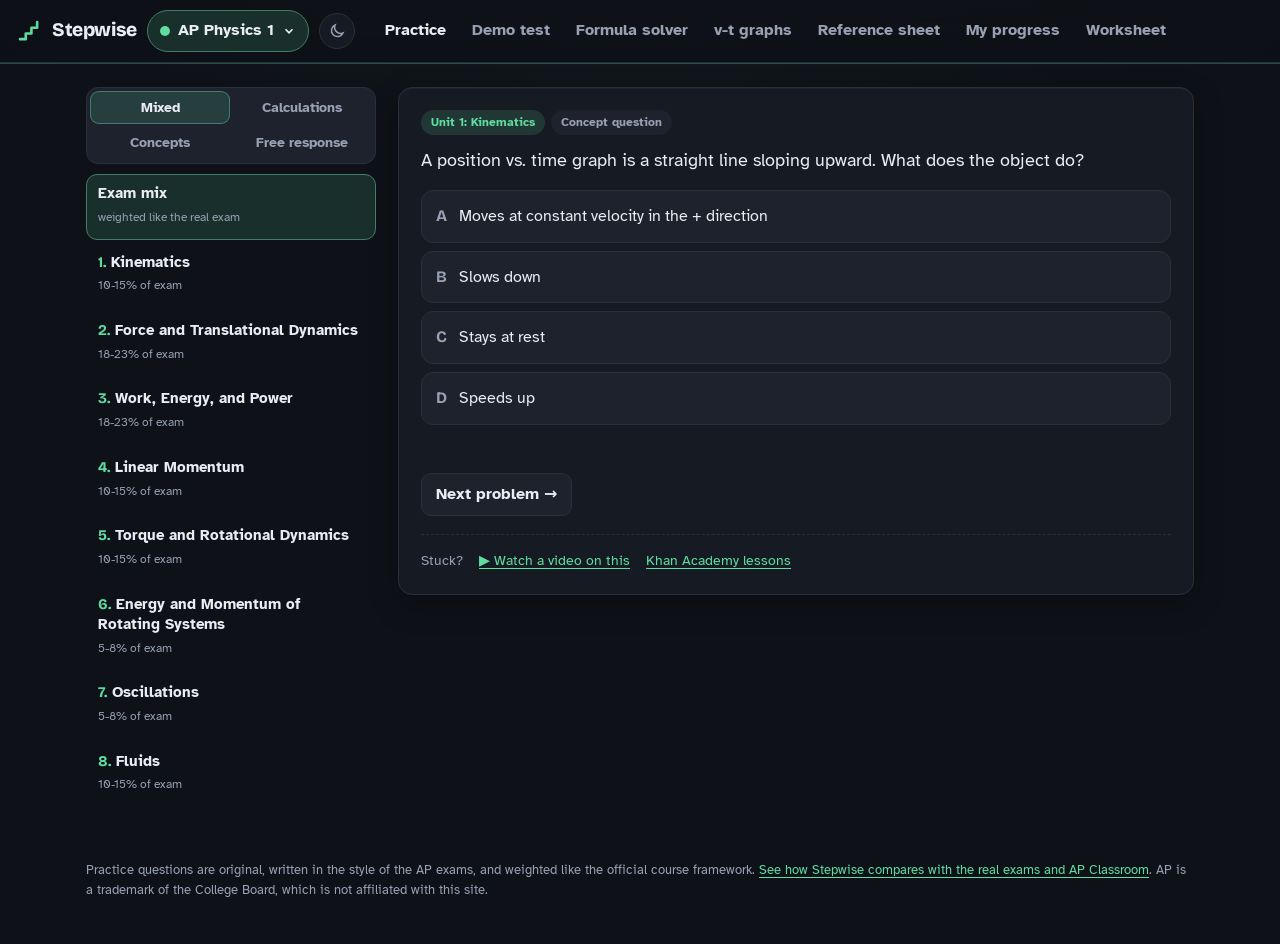
==== commit 8fd82686: "Add comparison with real AP exams and AP Classroom tools/compare.js measures Stepwise's question typ" ====
--- a/index.html
+++ b/index.html
@@ -158,7 +158,7 @@
   </main>
 
   <footer class="foot no-print">
-    <p>Practice questions are original, written in the style of the AP exams, and weighted like the official course framework. AP is a trademark of the College Board, which is not affiliated with this site.</p>
+    <p>Practice questions are original, written in the style of the AP exams, and weighted like the official course framework. <a href="https://claude.ai/artifact/5GH5q1NJbyPuAXS2po9kq2" target="_blank" rel="noopener">See how Stepwise compares with the real exams and AP Classroom</a>. AP is a trademark of the College Board, which is not affiliated with this site.</p>
   </footer>
 
   <dialog id="switcher" class="switcher" aria-labelledby="switcher-title">
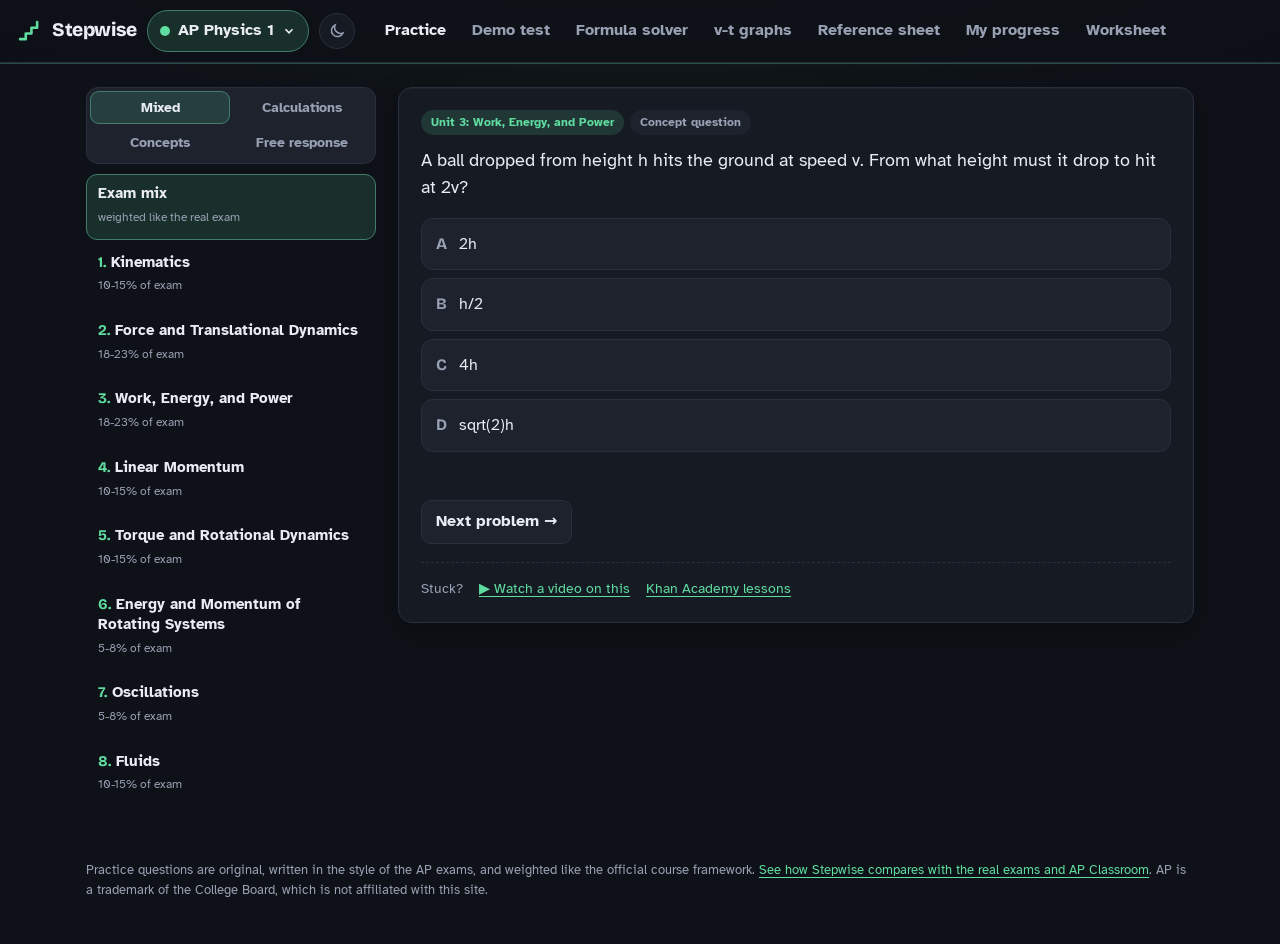
==== commit 1262d628: "Add source and data sets, drawn graphs, every real free-response type, audio practice - Question set" ====
--- a/index.html
+++ b/index.html
@@ -12,6 +12,7 @@
   <link rel="stylesheet" href="style.css">
   <script src="js/fmt.js" defer></script>
   <script src="js/courses.js" defer></script>
+  <script src="js/charts.js" defer></script>
   <script src="js/problems-ap1.js" defer></script>
   <script src="js/problems-ap2.js" defer></script>
   <script src="js/equations.js" defer></script>
@@ -34,6 +35,14 @@
   <script src="js/content/lit-art.js" defer></script>
   <script src="js/content/languages.js" defer></script>
   <script src="js/content/arts.js" defer></script>
+  <script src="js/content/sets-science.js" defer></script>
+  <script src="js/content/sets-social.js" defer></script>
+  <script src="js/content/sets-history.js" defer></script>
+  <script src="js/content/sets-thin.js" defer></script>
+  <script src="js/content/sets-more.js" defer></script>
+  <script src="js/content/frq-stem.js" defer></script>
+  <script src="js/content/frq-humanities.js" defer></script>
+  <script src="js/content/frq-langs-music.js" defer></script>
   <script src="js/app.js" defer></script>
 </head>
 <body>
@@ -70,6 +79,7 @@
         <ul id="unit-list" class="units"></ul>
       </aside>
       <div class="main-col">
+        <div id="media-note"></div>
         <article id="problem" class="card problem" aria-live="polite"></article>
       </div>
     </section>
--- a/style.css
+++ b/style.css
@@ -345,6 +345,35 @@
 .choice.wrong { border-color: var(--bad); background: var(--bad-soft); }
 .choice:disabled { cursor: default; }
 
+/* ---------- figures and question sets ---------- */
+.fig { margin: 0 0 16px; padding: 12px 14px; border: 1px solid var(--border); border-radius: 12px; background: var(--surface-2); }
+.fig figcaption { font-weight: 700; font-size: 0.9rem; margin-bottom: 6px; }
+.fig svg { width: 100%; max-width: 560px; height: auto; display: block; }
+.fig text { font-size: 11px; fill: var(--muted); font-family: var(--mono); }
+.fig .fl { font-family: var(--font-body); font-size: 12px; fill: var(--text); }
+.fig .flab { font-family: var(--font-body); font-size: 12px; font-weight: 700; fill: var(--text); }
+.fig .fg { stroke: var(--border); stroke-width: 1; }
+.fig .fa { stroke: var(--muted); stroke-width: 1.5; }
+.fig .fguide { stroke: var(--muted); stroke-width: 1; stroke-dasharray: 3 4; }
+.fig .fs { fill: none; stroke-width: 2.6; stroke-linejoin: round; stroke-linecap: round; }
+.fig .fd { stroke-dasharray: 7 5; }
+.fig .fs0, .fig .fk0 { stroke: var(--accent); background: var(--accent); }
+.fig .fs1, .fig .fk1 { stroke: var(--text); background: var(--text); }
+.fig .fs2, .fig .fk2 { stroke: var(--mid); background: var(--mid); }
+.fig .fs3, .fig .fk3 { stroke: var(--bad); background: var(--bad); }
+.fig .fp, .fig .fp0 { fill: var(--accent); }
+.fig .fp1 { fill: var(--text); } .fig .fp2 { fill: var(--mid); } .fig .fp3 { fill: var(--bad); }
+.fig .fb { fill: var(--accent); opacity: 0.85; }
+.flegend { display: flex; flex-wrap: wrap; gap: 6px 16px; margin-top: 6px; font-size: 0.82rem; color: var(--muted); }
+.flegend i { display: inline-block; width: 14px; height: 3px; border-radius: 2px; margin-right: 6px; vertical-align: middle; }
+.ftable-wrap { overflow-x: auto; }
+.ftable table { border-collapse: collapse; font-size: 0.88rem; min-width: 100%; }
+.ftable th, .ftable td { padding: 6px 10px; border-bottom: 1px solid var(--border); text-align: left; font-variant-numeric: tabular-nums; }
+.ftable th { color: var(--muted); font-size: 0.76rem; text-transform: uppercase; letter-spacing: 0.05em; }
+.fnote { margin: 8px 0 0; font-size: 0.8rem; color: var(--muted); }
+.setq + .setq { margin-top: 18px; padding-top: 16px; border-top: 1px dashed var(--border); }
+.qn { color: var(--accent); font-family: var(--font-display); }
+
 /* ---------- free response ---------- */
 .frq-title { margin: 4px 0 10px; font-size: 1.3rem; }
 .frq-prompt { background: var(--surface-2); border: 1px solid var(--border); border-radius: 12px; padding: 4px 16px; }
@@ -532,3 +561,12 @@
   .work { background: none; border: 0; padding: 0; font-family: "Times New Roman", serif; font-size: 13pt; }
   .work em { font-style: italic; }
 }
+
+/* Play buttons for audio and spoken prompts */
+.media-row { display: flex; flex-wrap: wrap; gap: 8px; align-items: center; margin: 10px 0 14px; }
+.media-row .small { font-size: 0.85rem; }
+
+/* Pointer to official audio and image practice */
+.media-note { background: var(--surface); border: 1px solid var(--border); border-left: 3px solid var(--accent); border-radius: 12px; padding: 12px 14px; margin-bottom: 14px; }
+.media-note p { margin: 0 0 10px; font-size: 0.92rem; }
+.media-links { display: flex; flex-wrap: wrap; gap: 8px; }
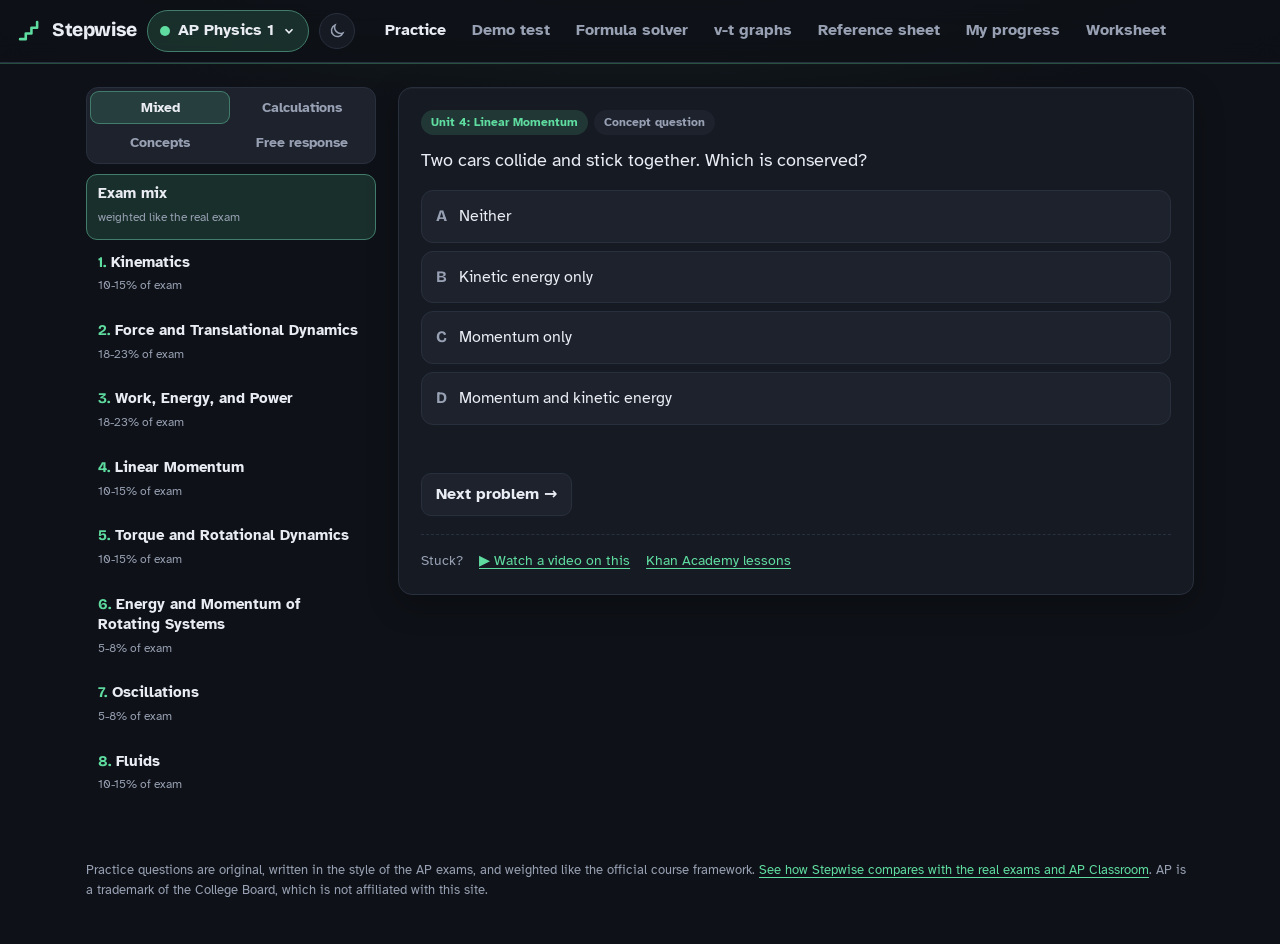
==== commit f1ad65a0: "Add full-length timed practice exams, pinned courses, and bigger Gov, CSP and Lang banks - Full-leng" ====
--- a/index.html
+++ b/index.html
@@ -40,6 +40,9 @@
   <script src="js/content/sets-history.js" defer></script>
   <script src="js/content/sets-thin.js" defer></script>
   <script src="js/content/sets-more.js" defer></script>
+  <script src="js/content/gov-more.js" defer></script>
+  <script src="js/content/csp-more.js" defer></script>
+  <script src="js/content/lang-more.js" defer></script>
   <script src="js/content/frq-stem.js" defer></script>
   <script src="js/content/frq-humanities.js" defer></script>
   <script src="js/content/frq-langs-music.js" defer></script>
@@ -173,7 +176,7 @@
 
   <dialog id="switcher" class="switcher" aria-labelledby="switcher-title">
     <div class="switcher-head"><h2 id="switcher-title">Choose a course</h2><button type="button" class="btn small" id="switcher-close">Close</button></div>
-    <input type="search" id="switcher-search" placeholder="Search 41 AP courses" autocomplete="off" aria-label="Search courses">
+    <input type="search" id="switcher-search" placeholder="Search 40 AP courses" autocomplete="off" aria-label="Search courses">
     <div id="switcher-list"></div>
   </dialog>
 
--- a/style.css
+++ b/style.css
@@ -570,3 +570,13 @@
 .media-note { background: var(--surface); border: 1px solid var(--border); border-left: 3px solid var(--accent); border-radius: 12px; padding: 12px 14px; margin-bottom: 14px; }
 .media-note p { margin: 0 0 10px; font-size: 0.92rem; }
 .media-links { display: flex; flex-wrap: wrap; gap: 8px; }
+
+/* My courses: star toggle on each course chip */
+.chip-wrap { position: relative; }
+.chip-wrap .course-chip { width: 100%; padding-right: 34px; }
+.star { position: absolute; top: 6px; right: 6px; width: 26px; height: 26px; border: 0; border-radius: 6px; background: transparent; color: var(--muted); font-size: 1rem; cursor: pointer; line-height: 1; }
+.star:hover { background: var(--surface-2); color: var(--text); }
+.star.on { color: var(--accent); }
+/* Full-length exam, free-response section */
+.frq-full textarea[readonly] { opacity: 0.85; }
+.full-head { position: sticky; top: 64px; z-index: 2; }
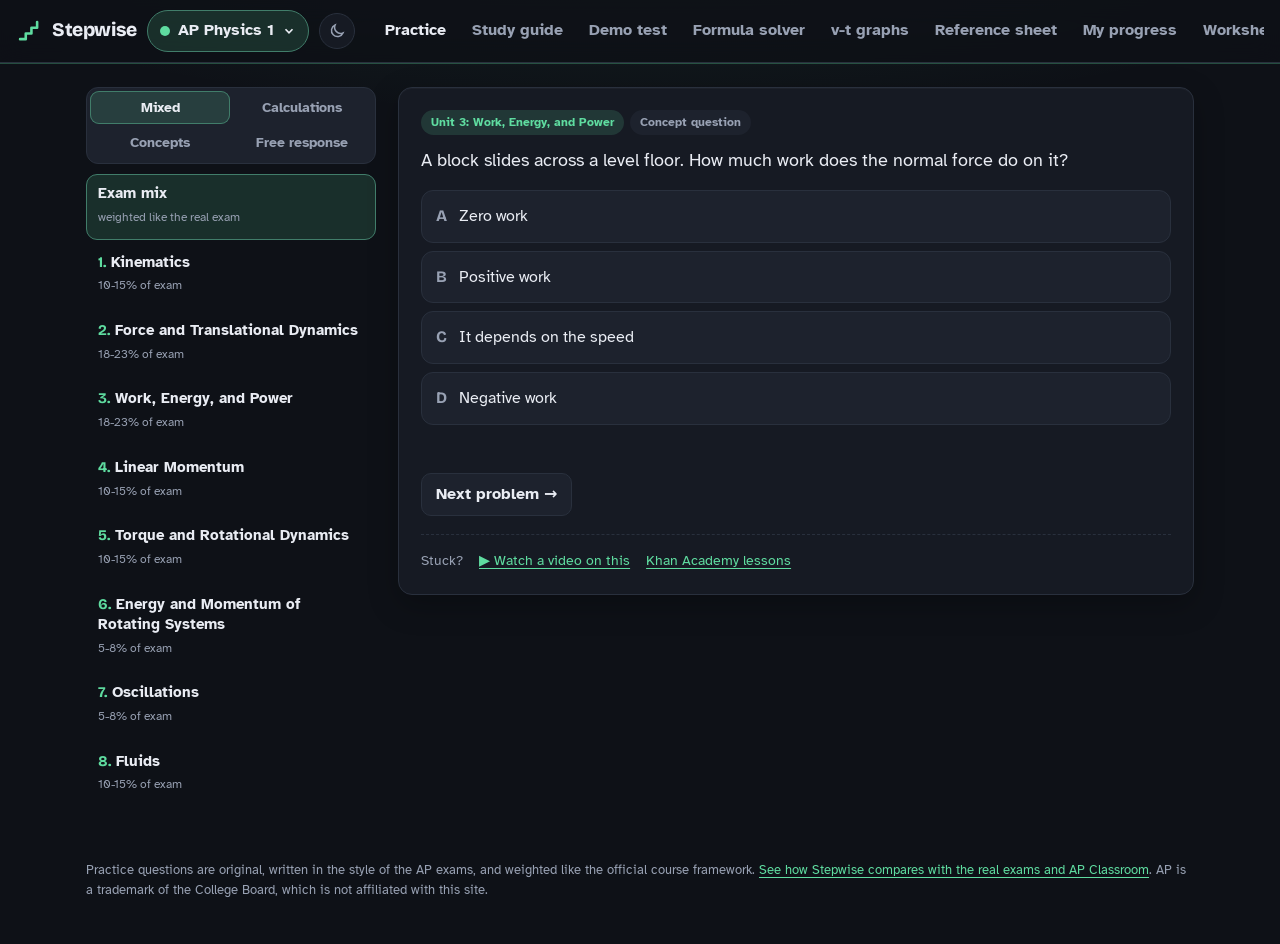
==== commit 7d11e290: "Add unit study guides - New Study guide tab: big ideas, key terms, must-know facts, common mistakes," ====
--- a/index.html
+++ b/index.html
@@ -43,6 +43,8 @@
   <script src="js/content/gov-more.js" defer></script>
   <script src="js/content/csp-more.js" defer></script>
   <script src="js/content/lang-more.js" defer></script>
+  <script src="js/content/guides-current.js" defer></script>
+  <script src="js/content/guides-next.js" defer></script>
   <script src="js/content/frq-stem.js" defer></script>
   <script src="js/content/frq-humanities.js" defer></script>
   <script src="js/content/frq-langs-music.js" defer></script>
@@ -65,6 +67,7 @@
     </div>
     <nav class="tabs" role="tablist" aria-label="Sections">
       <button role="tab" data-tab="practice" aria-selected="true">Practice</button>
+      <button role="tab" data-tab="guide">Study guide</button>
       <button role="tab" data-tab="test" id="tab-btn-test">Demo test</button>
       <button role="tab" data-tab="solver" id="tab-btn-solver">Formula solver</button>
       <button role="tab" data-tab="graph" id="tab-btn-graph">v-t graphs</button>
@@ -85,6 +88,12 @@
         <div id="media-note"></div>
         <article id="problem" class="card problem" aria-live="polite"></article>
       </div>
+    </section>
+
+    <!-- Study guide -->
+    <section id="tab-guide" class="tab" role="tabpanel" hidden>
+      <aside class="side"><ul id="guide-units" class="units"></ul></aside>
+      <div class="main-col"><article id="guide-root" class="card guide"></article></div>
     </section>
 
     <!-- Demo test -->
--- a/style.css
+++ b/style.css
@@ -580,3 +580,26 @@
 /* Full-length exam, free-response section */
 .frq-full textarea[readonly] { opacity: 0.85; }
 .full-head { position: sticky; top: 64px; z-index: 2; }
+
+/* Study guide */
+#tab-guide:not([hidden]) { display: grid; grid-template-columns: 290px minmax(0, 1fr); gap: 22px; align-items: start; }
+.guide h2 { margin: 2px 0 6px; }
+.eyebrow-sm { margin: 0; color: var(--muted); font-size: 0.78rem; font-weight: 700; text-transform: uppercase; letter-spacing: 0.06em; }
+.g-sec { margin-top: 18px; }
+.g-sec h3 { font-size: 0.95rem; margin: 0 0 8px; color: var(--accent); text-transform: uppercase; letter-spacing: 0.05em; }
+.g-sec ul, .g-sec ol { margin: 0; padding-left: 20px; display: grid; gap: 6px; line-height: 1.55; }
+.g-terms { display: grid; grid-template-columns: repeat(auto-fit, minmax(260px, 1fr)); gap: 8px; margin: 0; }
+.g-terms div { background: var(--surface-2); border: 1px solid var(--border); border-radius: 10px; padding: 8px 11px; }
+.g-terms dt { font-weight: 800; font-size: 0.92rem; }
+.g-terms dd { margin: 2px 0 0; color: var(--muted); font-size: 0.9rem; line-height: 1.45; }
+.g-know ul { list-style: none; padding: 0; }
+.g-know li { background: var(--surface-2); border-left: 3px solid var(--accent); border-radius: 6px; padding: 7px 11px; font-family: var(--font-body); }
+.g-warn li::marker { color: var(--bad); }
+.g-tip li::marker { color: var(--good); }
+.g-quiz > ol > li { margin-bottom: 10px; }
+.g-quiz p { margin: 0 0 4px; }
+.g-choices { list-style: none; padding: 0 !important; gap: 2px !important; color: var(--muted); }
+.g-choices b { color: var(--text); margin-right: 4px; }
+.g-quiz details summary { cursor: pointer; color: var(--accent); font-weight: 700; font-size: 0.9rem; }
+@media (max-width: 860px) { #tab-guide:not([hidden]) { grid-template-columns: 1fr; } #tab-guide .side { position: static; max-height: none; } }
+@media print { #tab-guide .side { display: none; } #tab-guide:not([hidden]) { display: block; } }
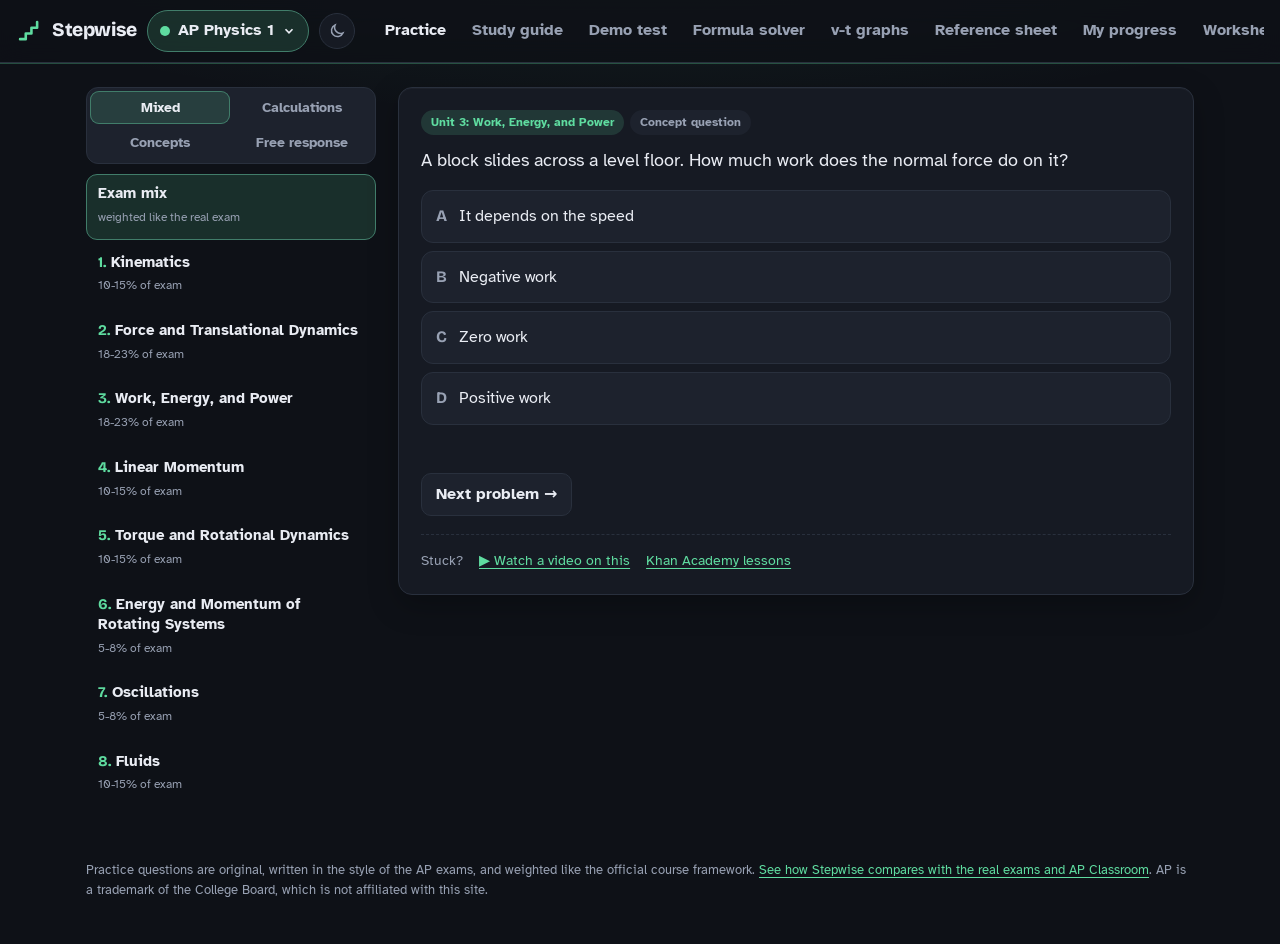
==== commit e8934ae4: "Add study guides for every unit of all 40 courses - Sciences, math and CS, history and social scienc" ====
--- a/index.html
+++ b/index.html
@@ -45,6 +45,10 @@
   <script src="js/content/lang-more.js" defer></script>
   <script src="js/content/guides-current.js" defer></script>
   <script src="js/content/guides-next.js" defer></script>
+  <script src="js/content/guides-sci.js" defer></script>
+  <script src="js/content/guides-math.js" defer></script>
+  <script src="js/content/guides-hist.js" defer></script>
+  <script src="js/content/guides-arts.js" defer></script>
   <script src="js/content/frq-stem.js" defer></script>
   <script src="js/content/frq-humanities.js" defer></script>
   <script src="js/content/frq-langs-music.js" defer></script>
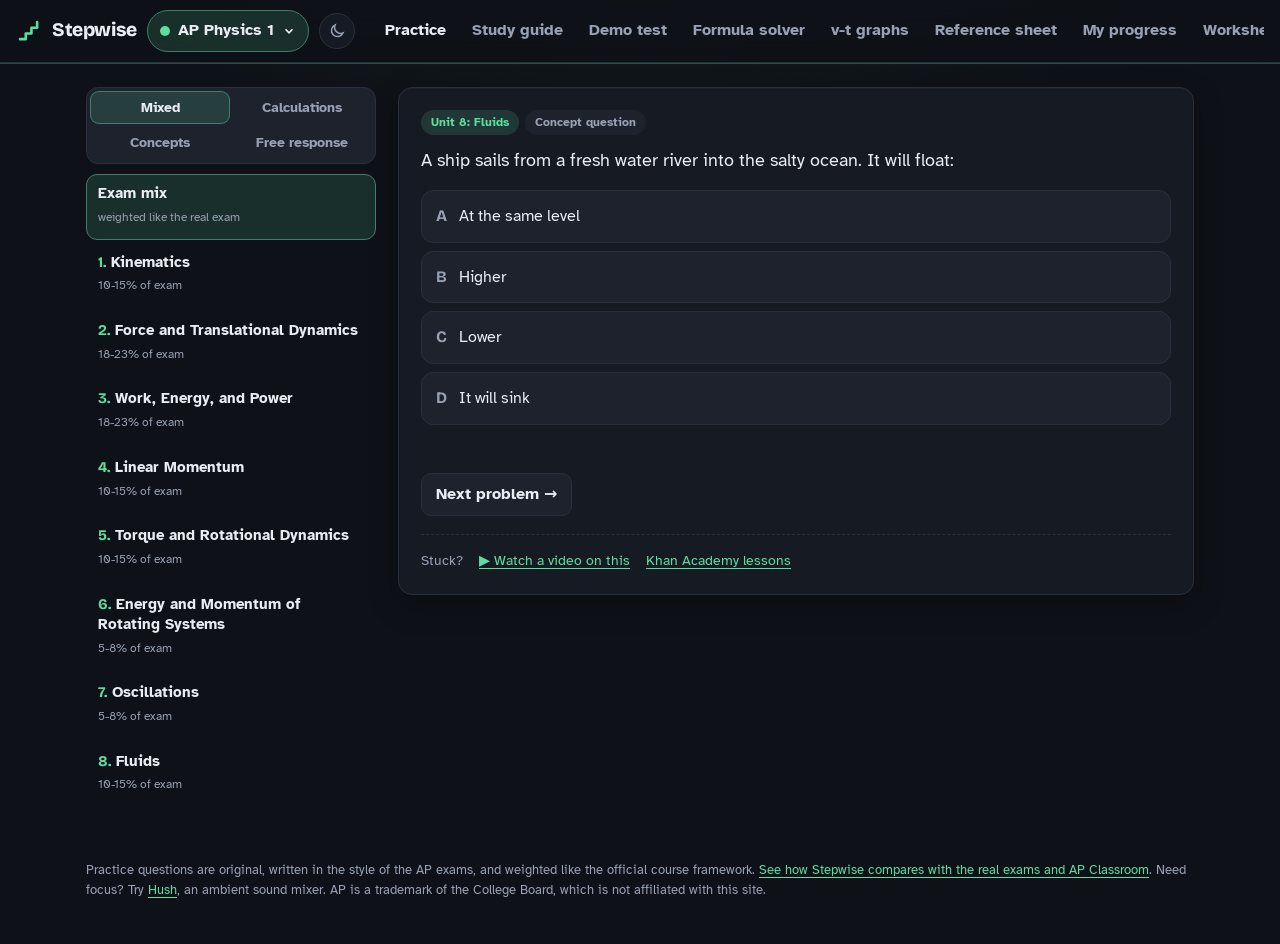
==== commit e05dc2a7: "Make the GitHub Pages site fully self-sufficient - Works offline and installs like an app (service w" ====
--- a/index.html
+++ b/index.html
@@ -4,8 +4,16 @@
   <meta charset="utf-8">
   <meta name="viewport" content="width=device-width, initial-scale=1">
   <title>Stepwise</title>
-  <meta name="description" content="AP practice with step-by-step worked solutions, free-response grading, demo tests with a predicted score, formula solvers and reference sheets.">
+  <meta name="description" content="Practice questions, study guides and full-length practice exams for all 40 AP courses, with worked solutions, free-response rubrics and a predicted score.">
   <link rel="icon" href="favicon.svg" type="image/svg+xml">
+  <link rel="apple-touch-icon" href="icons/apple-touch-icon.png">
+  <link rel="manifest" href="manifest.webmanifest">
+  <meta name="theme-color" content="#0e1117">
+  <meta property="og:type" content="website">
+  <meta property="og:title" content="Stepwise: AP study, step by step">
+  <meta property="og:description" content="Practice questions, study guides and full-length practice exams for all 40 AP courses.">
+  <meta property="og:url" content="https://driodrocco.github.io/cloudforfunproject/">
+  <meta property="og:image" content="https://driodrocco.github.io/cloudforfunproject/icons/icon-512.png">
   <link rel="preconnect" href="https://fonts.googleapis.com">
   <link rel="preconnect" href="https://fonts.gstatic.com" crossorigin>
   <link rel="stylesheet" href="https://fonts.googleapis.com/css2?family=Atkinson+Hyperlegible:ital,wght@0,400;0,700;1,400&family=Bricolage+Grotesque:opsz,wght@12..96,600;12..96,800&family=JetBrains+Mono:wght@400;600&display=swap">
@@ -184,7 +192,7 @@
   </main>
 
   <footer class="foot no-print">
-    <p>Practice questions are original, written in the style of the AP exams, and weighted like the official course framework. <a href="https://claude.ai/artifact/5GH5q1NJbyPuAXS2po9kq2" target="_blank" rel="noopener">See how Stepwise compares with the real exams and AP Classroom</a>. AP is a trademark of the College Board, which is not affiliated with this site.</p>
+    <p>Practice questions are original, written in the style of the AP exams, and weighted like the official course framework. <a href="docs-comparison-report.html" target="_blank" rel="noopener">See how Stepwise compares with the real exams and AP Classroom</a>. Need focus? Try <a href="hush/" target="_blank" rel="noopener">Hush</a>, an ambient sound mixer. AP is a trademark of the College Board, which is not affiliated with this site.</p>
   </footer>
 
   <dialog id="switcher" class="switcher" aria-labelledby="switcher-title">
--- a/style.css
+++ b/style.css
@@ -603,3 +603,7 @@
 .g-quiz details summary { cursor: pointer; color: var(--accent); font-weight: 700; font-size: 0.9rem; }
 @media (max-width: 860px) { #tab-guide:not([hidden]) { grid-template-columns: 1fr; } #tab-guide .side { position: static; max-height: none; } }
 @media print { #tab-guide .side { display: none; } #tab-guide:not([hidden]) { display: block; } }
+
+/* Copy-for-Claude box on the public website */
+.copy-claude { background: var(--surface-2); border: 1px solid var(--border); border-radius: 10px; padding: 10px 12px; margin-bottom: 12px; }
+.copy-claude p { margin: 0 0 8px; }
